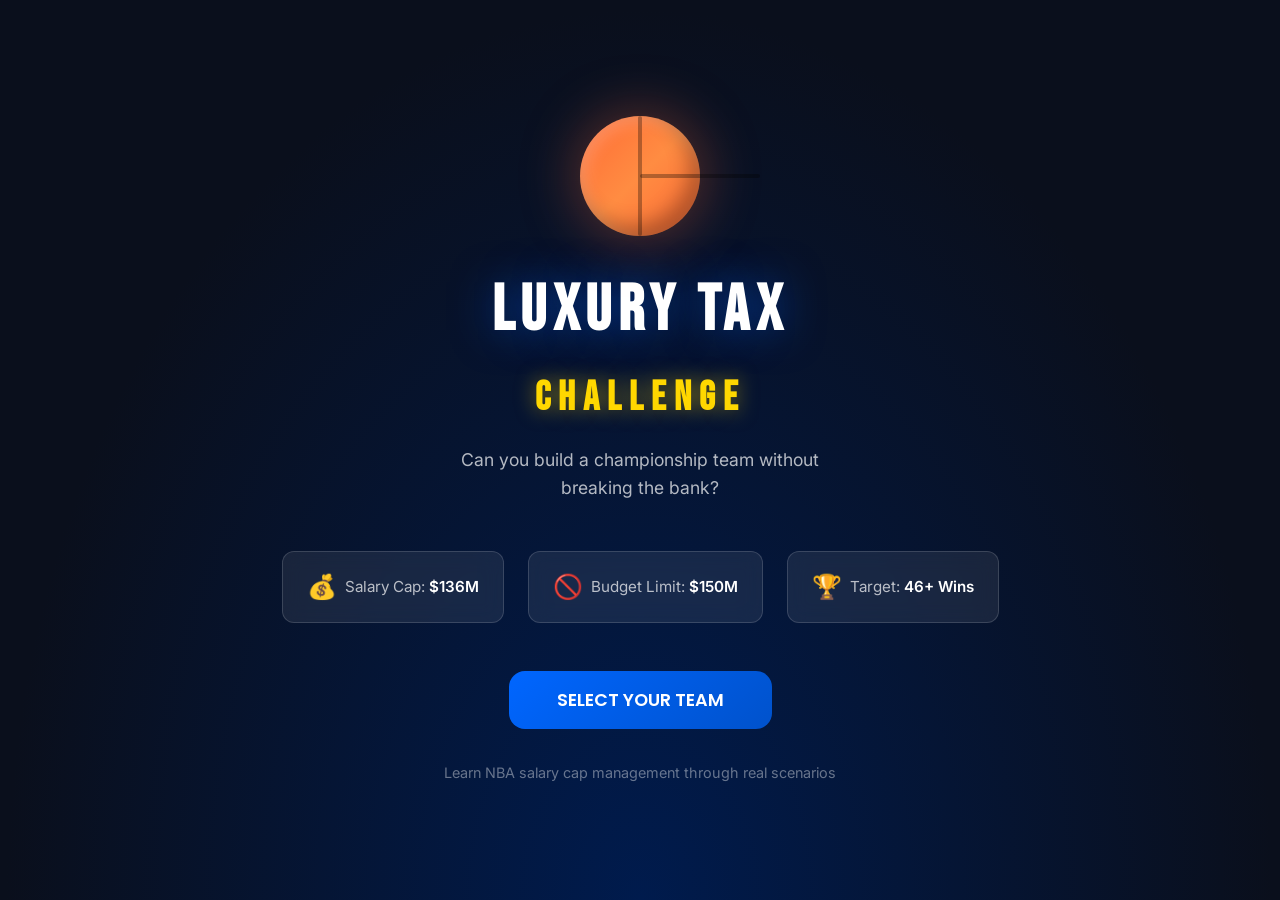
==== index.html @ 60b36753 "Add complete NBA Luxury Tax Challenge game for 5th-6th graders - Interactive HTML5 game teaching sal" ====
<!DOCTYPE html>
<html lang="en">
<head>
    <meta charset="UTF-8">
    <meta name="viewport" content="width=device-width, initial-scale=1.0">
    <title>NBA Luxury Tax Challenge - GM Simulator</title>

    <!-- Fonts -->
    <link rel="preconnect" href="https://fonts.googleapis.com">
    <link rel="preconnect" href="https://fonts.gstatic.com" crossorigin>
    <link href="https://fonts.googleapis.com/css2?family=Bebas+Neue&family=Inter:wght@300;400;500;600;700&family=Poppins:wght@400;600;700;800&display=swap" rel="stylesheet">

    <!-- Styles -->
    <link rel="stylesheet" href="styles/main.css">
    <link rel="stylesheet" href="styles/animations.css">
</head>
<body>
    <!-- Particle Background -->
    <canvas id="particle-canvas"></canvas>

    <!-- Main Game Container -->
    <div id="game-container">

        <!-- Start Screen -->
        <section id="start-screen" class="screen active">
            <div class="logo-container">
                <div class="basketball-logo">
                    <div class="ball"></div>
                </div>
                <h1 class="game-title">LUXURY TAX</h1>
                <h2 class="game-subtitle">CHALLENGE</h2>
                <p class="tagline">Can you build a championship team without breaking the bank?</p>
            </div>

            <div class="start-info">
                <div class="info-card">
                    <span class="info-icon">💰</span>
                    <span class="info-text">Salary Cap: <strong>$136M</strong></span>
                </div>
                <div class="info-card">
                    <span class="info-icon">🚫</span>
                    <span class="info-text">Budget Limit: <strong>$150M</strong></span>
                </div>
                <div class="info-card">
                    <span class="info-icon">🏆</span>
                    <span class="info-text">Target: <strong>46+ Wins</strong></span>
                </div>
            </div>

            <button id="start-btn" class="primary-btn">
                <span>SELECT YOUR TEAM</span>
                <div class="btn-glow"></div>
            </button>

            <div class="instructions">
                <p>Learn NBA salary cap management through real scenarios</p>
            </div>
        </section>

        <!-- Team Selection Screen -->
        <section id="team-select-screen" class="screen">
            <h2 class="section-title">CHOOSE YOUR FRANCHISE</h2>
            <p class="section-subtitle">Each team presents unique cap challenges</p>

            <div class="team-cards-container">
                <!-- Lakers Card -->
                <div class="team-card" data-team="lakers">
                    <div class="team-card-inner">
                        <div class="team-card-front">
                            <div class="team-logo lakers-logo">
                                <span>LAL</span>
                            </div>
                            <h3 class="team-name">Los Angeles Lakers</h3>
                            <div class="team-situation">
                                <span class="difficulty hard">HARD</span>
                                <p>Legacy franchise seeking another ring</p>
                            </div>
                            <div class="team-stats-preview">
                                <div class="stat">
                                    <span class="label">Current Wins</span>
                                    <span class="value">42</span>
                                </div>
                                <div class="stat">
                                    <span class="label">Payroll</span>
                                    <span class="value">$138M</span>
                                </div>
                            </div>
                        </div>
                        <div class="team-card-back">
                            <h4>The Challenge</h4>
                            <p>Already over the cap with aging stars. Do you go all-in for one more championship run, or start planning for the future?</p>
                            <ul class="challenge-points">
                                <li>High payroll, limited flexibility</li>
                                <li>Star players demanding max contracts</li>
                                <li>Ownership expects playoffs</li>
                            </ul>
                            <button class="select-team-btn" data-team="lakers">SELECT LAKERS</button>
                        </div>
                    </div>
                </div>

                <!-- Bucks Card -->
                <div class="team-card" data-team="bucks">
                    <div class="team-card-inner">
                        <div class="team-card-front">
                            <div class="team-logo bucks-logo">
                                <span>MIL</span>
                            </div>
                            <h3 class="team-name">Milwaukee Bucks</h3>
                            <div class="team-situation">
                                <span class="difficulty medium">MEDIUM</span>
                                <p>Championship core needs supporting cast</p>
                            </div>
                            <div class="team-stats-preview">
                                <div class="stat">
                                    <span class="label">Current Wins</span>
                                    <span class="value">44</span>
                                </div>
                                <div class="stat">
                                    <span class="label">Payroll</span>
                                    <span class="value">$134M</span>
                                </div>
                            </div>
                        </div>
                        <div class="team-card-back">
                            <h4>The Challenge</h4>
                            <p>Built around Giannis, but the supporting cast needs work. Can you find the right pieces without luxury tax disaster?</p>
                            <ul class="challenge-points">
                                <li>Superstar locked in long-term</li>
                                <li>Need depth for playoff run</li>
                                <li>Repeater tax looming</li>
                            </ul>
                            <button class="select-team-btn" data-team="bucks">SELECT BUCKS</button>
                        </div>
                    </div>
                </div>

                <!-- Spurs Card -->
                <div class="team-card" data-team="spurs">
                    <div class="team-card-inner">
                        <div class="team-card-front">
                            <div class="team-logo spurs-logo">
                                <span>SAS</span>
                            </div>
                            <h3 class="team-name">San Antonio Spurs</h3>
                            <div class="team-situation">
                                <span class="difficulty easy">MODERATE</span>
                                <p>Rebuilding with generational talent</p>
                            </div>
                            <div class="team-stats-preview">
                                <div class="stat">
                                    <span class="label">Current Wins</span>
                                    <span class="value">38</span>
                                </div>
                                <div class="stat">
                                    <span class="label">Payroll</span>
                                    <span class="value">$98M</span>
                                </div>
                            </div>
                        </div>
                        <div class="team-card-back">
                            <h4>The Challenge</h4>
                            <p>Victor Wembanyama leads the rebuild. Do you accelerate with star signings or stay patient and develop young talent?</p>
                            <ul class="challenge-points">
                                <li>Cap space flexibility</li>
                                <li>Young core developing</li>
                                <li>Patience vs. acceleration</li>
                            </ul>
                            <button class="select-team-btn" data-team="spurs">SELECT SPURS</button>
                        </div>
                    </div>
                </div>
            </div>

            <button id="back-to-start" class="secondary-btn">
                <span>← BACK</span>
            </button>
        </section>

        <!-- Main Game Screen -->
        <section id="game-screen" class="screen">
            <!-- Top HUD -->
            <header class="game-hud">
                <div class="hud-left">
                    <div class="team-badge" id="current-team-badge">
                        <span class="team-abbr">LAL</span>
                    </div>
                    <div class="round-indicator">
                        <span class="round-label">ROUND</span>
                        <span class="round-number" id="round-number">1</span>
                        <span class="round-total">/ 5</span>
                    </div>
                </div>

                <div class="hud-center">
                    <div class="stat-bars">
                        <div class="stat-bar-container">
                            <div class="stat-bar-label">
                                <span>SALARY CAP</span>
                                <span class="stat-value" id="cap-value">$134M / $136M</span>
                            </div>
                            <div class="stat-bar">
                                <div class="stat-bar-fill cap-fill" id="cap-bar" style="width: 98%"></div>
                                <div class="stat-bar-threshold" style="left: 100%"></div>
                            </div>
                        </div>

                        <div class="stat-bar-container">
                            <div class="stat-bar-label">
                                <span>TOTAL SPEND</span>
                                <span class="stat-value" id="budget-value">$134M / $150M</span>
                            </div>
                            <div class="stat-bar">
                                <div class="stat-bar-fill budget-fill" id="budget-bar" style="width: 89%"></div>
                                <div class="stat-bar-threshold danger" style="left: 100%"></div>
                            </div>
                        </div>

                        <div class="stat-bar-container">
                            <div class="stat-bar-label">
                                <span>PROJECTED WINS</span>
                                <span class="stat-value" id="wins-value">42 / 46</span>
                            </div>
                            <div class="stat-bar wins-bar">
                                <div class="stat-bar-fill wins-fill" id="wins-bar" style="width: 91%"></div>
                                <div class="stat-bar-threshold success" style="left: 100%"></div>
                            </div>
                        </div>
                    </div>
                </div>

                <div class="hud-right">
                    <div class="luxury-tax-display">
                        <span class="tax-label">LUXURY TAX</span>
                        <span class="tax-value" id="tax-value">$0</span>
                    </div>
                    <button id="menu-btn" class="icon-btn">
                        <span>☰</span>
                    </button>
                </div>
            </header>

            <!-- Scenario Container -->
            <main class="scenario-container">
                <div class="scenario-header">
                    <h2 class="scenario-title" id="scenario-title">Opening Day Decision</h2>
                    <p class="scenario-description" id="scenario-description">
                        The season is about to begin. Your front office presents three strategic options for improving the roster.
                    </p>
                </div>

                <!-- Decision Cards Container -->
                <div class="decision-cards" id="decision-cards">
                    <!-- Cards will be dynamically inserted -->
                </div>

                <!-- Player Details Modal -->
                <div class="player-modal" id="player-modal">
                    <div class="modal-content">
                        <button class="modal-close" id="modal-close">×</button>
                        <div class="modal-player-info">
                            <div class="modal-player-image" id="modal-player-image"></div>
                            <div class="modal-player-details">
                                <h3 id="modal-player-name">Player Name</h3>
                                <p class="modal-player-team" id="modal-player-team">Team</p>
                            </div>
                        </div>
                        <div class="modal-stats" id="modal-stats">
                            <!-- Stats will be inserted dynamically -->
                        </div>
                        <div class="modal-impact">
                            <h4>Impact Analysis</h4>
                            <div class="impact-grid" id="modal-impact">
                                <!-- Impact details will be inserted -->
                            </div>
                        </div>
                    </div>
                </div>
            </main>

            <!-- Bottom Navigation -->
            <footer class="game-footer">
                <div class="roster-preview" id="roster-preview">
                    <!-- Mini roster cards will be shown here -->
                </div>
                <div class="decision-history" id="decision-history">
                    <!-- Decision path indicators -->
                </div>
            </footer>
        </section>

        <!-- Results Screen -->
        <section id="results-screen" class="screen">
            <div class="results-container">
                <div class="results-header" id="results-header">
                    <div class="trophy-container" id="trophy-container">
                        <!-- Trophy or failure icon -->
                    </div>
                    <h1 class="results-title" id="results-title">Season Complete!</h1>
                    <h2 class="results-subtitle" id="results-subtitle">Championship Contender</h2>
                </div>

                <div class="results-stats">
                    <div class="result-stat">
                        <span class="result-label">Final Wins</span>
                        <span class="result-value" id="final-wins">48</span>
                    </div>
                    <div class="result-stat">
                        <span class="result-label">Total Spend</span>
                        <span class="result-value" id="final-spend">$147M</span>
                    </div>
                    <div class="result-stat">
                        <span class="result-label">Luxury Tax Paid</span>
                        <span class="result-value" id="final-tax">$8.5M</span>
                    </div>
                </div>

                <div class="results-path">
                    <h3>Your GM Journey</h3>
                    <div class="path-visualization" id="path-visualization">
                        <!-- Decision path will be visualized here -->
                    </div>
                </div>

                <div class="results-analysis" id="results-analysis">
                    <h3>Performance Analysis</h3>
                    <p id="analysis-text">
                        You demonstrated strong cap management skills while building a competitive roster.
                    </p>
                </div>

                <div class="results-actions">
                    <button id="play-again-btn" class="primary-btn">
                        <span>PLAY AGAIN</span>
                        <div class="btn-glow"></div>
                    </button>
                    <button id="share-btn" class="secondary-btn">
                        <span>SHARE RESULTS</span>
                    </button>
                </div>

                <div class="leaderboard-teaser">
                    <p>Your GM Rating: <strong id="gm-rating">A-</strong></p>
                </div>
            </div>
        </section>

        <!-- Pause Menu Modal -->
        <div class="pause-menu" id="pause-menu">
            <div class="pause-content">
                <h2>PAUSED</h2>
                <div class="pause-stats">
                    <p>Round: <span id="pause-round">1</span>/5</p>
                    <p>Wins: <span id="pause-wins">42</span></p>
                    <p>Budget Used: <span id="pause-budget">$134M</span></p>
                </div>
                <div class="pause-actions">
                    <button id="resume-btn" class="primary-btn">RESUME</button>
                    <button id="restart-btn" class="secondary-btn">RESTART</button>
                    <button id="quit-btn" class="secondary-btn">QUIT TO MENU</button>
                </div>
                <div class="cap-explainer">
                    <h4>Luxury Tax Explained</h4>
                    <p>Teams exceeding the $136M salary cap pay a luxury tax on every dollar over. The tax rate increases progressively, making excessive spending very costly.</p>
                    <div class="tax-brackets">
                        <div class="bracket">$0-5M over: 1.5x tax</div>
                        <div class="bracket">$5-10M over: 1.75x tax</div>
                        <div class="bracket">$10-15M over: 2.5x tax</div>
                        <div class="bracket">$15M+ over: 3.25x tax</div>
                    </div>
                </div>
            </div>
        </div>

        <!-- Tutorial Overlay -->
        <div class="tutorial-overlay" id="tutorial-overlay">
            <div class="tutorial-card" id="tutorial-card">
                <div class="tutorial-step" data-step="1">
                    <h3>Welcome, GM!</h3>
                    <p>You're about to learn how NBA teams manage the salary cap and luxury tax. Make smart decisions to build a winning team!</p>
                    <div class="tutorial-visual">
                        <div class="mock-stat-bar">
                            <span>Salary Cap</span>
                            <div class="mock-bar"></div>
                        </div>
                    </div>
                </div>
                <div class="tutorial-step" data-step="2" style="display:none">
                    <h3>The Salary Cap</h3>
                    <p>The NBA salary cap for 2025-26 is <strong>$136 million</strong>. Teams can exceed this, but they'll pay a luxury tax penalty.</p>
                </div>
                <div class="tutorial-step" data-step="3" style="display:none">
                    <h3>Your Goals</h3>
                    <ul>
                        <li>🏆 Win at least <strong>46 games</strong> to make playoffs</li>
                        <li>💰 Stay under <strong>$150M total spend</strong></li>
                        <li>⚖️ Balance star power vs. cap flexibility</li>
                    </ul>
                </div>
                <div class="tutorial-step" data-step="4" style="display:none">
                    <h3>Ready to Begin?</h3>
                    <p>Each decision affects your wins, payroll, and luxury tax. Choose wisely!</p>
                </div>
                <div class="tutorial-nav">
                    <button id="tutorial-prev" class="secondary-btn" style="visibility:hidden">← Back</button>
                    <div class="tutorial-dots">
                        <span class="dot active"></span>
                        <span class="dot"></span>
                        <span class="dot"></span>
                        <span class="dot"></span>
                    </div>
                    <button id="tutorial-next" class="primary-btn">Next →</button>
                </div>
            </div>
        </div>

        <!-- Loading Screen -->
        <div class="loading-screen" id="loading-screen">
            <div class="loading-content">
                <div class="loading-ball"></div>
                <p>Loading game data...</p>
            </div>
        </div>
    </div>

    <!-- Scripts -->
    <script src="src/player-database.js"></script>
    <script src="src/game-engine.js"></script>
    <script src="src/animations.js"></script>
    <script src="src/ui-manager.js"></script>
</body>
</html>
---- styles/main.css ----
/* ====================================
   NBA LUXURY TAX CHALLENGE - MAIN STYLES
   Modern Basketball Aesthetic
   ==================================== */

/* CSS Variables */
:root {
    /* Primary Colors */
    --primary-navy: #001B4D;
    --primary-dark: #000B24;
    --electric-blue: #0066FF;
    --electric-blue-glow: rgba(0, 102, 255, 0.5);

    /* Accent Colors */
    --court-orange: #FF6B35;
    --championship-gold: #FFD700;
    --success-green: #00D26A;
    --warning-yellow: #FFB800;
    --danger-red: #FF4757;

    /* Team Colors */
    --lakers-purple: #552583;
    --lakers-gold: #FDB927;
    --bucks-green: #00471B;
    --bucks-cream: #EEE1C6;
    --spurs-silver: #C4CED4;
    --spurs-black: #000000;

    /* Neutrals */
    --bg-dark: #0A0F1C;
    --bg-card: rgba(255, 255, 255, 0.05);
    --bg-card-hover: rgba(255, 255, 255, 0.1);
    --text-primary: #FFFFFF;
    --text-secondary: rgba(255, 255, 255, 0.7);
    --text-muted: rgba(255, 255, 255, 0.4);
    --border-subtle: rgba(255, 255, 255, 0.1);

    /* Glassmorphism */
    --glass-bg: rgba(255, 255, 255, 0.08);
    --glass-border: rgba(255, 255, 255, 0.15);
    --glass-shadow: 0 8px 32px rgba(0, 0, 0, 0.3);

    /* Typography */
    --font-display: 'Bebas Neue', sans-serif;
    --font-heading: 'Poppins', sans-serif;
    --font-body: 'Inter', sans-serif;

    /* Spacing */
    --spacing-xs: 0.25rem;
    --spacing-sm: 0.5rem;
    --spacing-md: 1rem;
    --spacing-lg: 1.5rem;
    --spacing-xl: 2rem;
    --spacing-2xl: 3rem;

    /* Border Radius */
    --radius-sm: 8px;
    --radius-md: 12px;
    --radius-lg: 16px;
    --radius-xl: 24px;
    --radius-full: 50%;

    /* Transitions */
    --transition-fast: 0.15s ease;
    --transition-normal: 0.3s ease;
    --transition-slow: 0.5s ease;
}

/* Reset & Base */
*, *::before, *::after {
    box-sizing: border-box;
    margin: 0;
    padding: 0;
}

html {
    font-size: 16px;
    scroll-behavior: smooth;
}

body {
    font-family: var(--font-body);
    background: var(--bg-dark);
    color: var(--text-primary);
    min-height: 100vh;
    overflow-x: hidden;
    line-height: 1.6;
}

/* Particle Canvas Background */
#particle-canvas {
    position: fixed;
    top: 0;
    left: 0;
    width: 100%;
    height: 100%;
    z-index: 0;
    pointer-events: none;
    opacity: 0.6;
}

/* Game Container */
#game-container {
    position: relative;
    z-index: 1;
    min-height: 100vh;
    display: flex;
    flex-direction: column;
}

/* Screens */
.screen {
    display: none;
    flex-direction: column;
    min-height: 100vh;
    padding: var(--spacing-lg);
    animation: fadeIn 0.5s ease;
}

.screen.active {
    display: flex;
}

/* ====================================
   START SCREEN
   ==================================== */

#start-screen {
    justify-content: center;
    align-items: center;
    text-align: center;
    background: radial-gradient(ellipse at center bottom, var(--primary-navy) 0%, var(--bg-dark) 70%);
}

.logo-container {
    margin-bottom: var(--spacing-2xl);
}

.basketball-logo {
    width: 120px;
    height: 120px;
    margin: 0 auto var(--spacing-lg);
    position: relative;
}

.basketball-logo .ball {
    width: 100%;
    height: 100%;
    background: linear-gradient(135deg, var(--court-orange) 0%, #FF8C42 50%, var(--court-orange) 100%);
    border-radius: var(--radius-full);
    position: relative;
    box-shadow:
        0 0 60px rgba(255, 107, 53, 0.4),
        inset -10px -10px 20px rgba(0,0,0,0.3),
        inset 5px 5px 15px rgba(255,255,255,0.2);
    animation: float 3s ease-in-out infinite;
}

.basketball-logo .ball::before {
    content: '';
    position: absolute;
    width: 100%;
    height: 4px;
    background: rgba(0,0,0,0.3);
    top: 50%;
    transform: translateY(-50%);
    border-radius: 2px;
}

.basketball-logo .ball::after {
    content: '';
    position: absolute;
    width: 4px;
    height: 100%;
    background: rgba(0,0,0,0.3);
    left: 50%;
    transform: translateX(-50%);
    border-radius: 2px;
}

.game-title {
    font-family: var(--font-display);
    font-size: 4rem;
    letter-spacing: 0.1em;
    color: var(--text-primary);
    text-shadow: 0 0 40px var(--electric-blue-glow);
    margin-bottom: var(--spacing-xs);
}

.game-subtitle {
    font-family: var(--font-display);
    font-size: 2.5rem;
    letter-spacing: 0.2em;
    color: var(--championship-gold);
    text-shadow: 0 0 20px rgba(255, 215, 0, 0.5);
}

.tagline {
    color: var(--text-secondary);
    font-size: 1.1rem;
    margin-top: var(--spacing-md);
    max-width: 400px;
}

.start-info {
    display: flex;
    gap: var(--spacing-lg);
    margin-bottom: var(--spacing-2xl);
    flex-wrap: wrap;
    justify-content: center;
}

.info-card {
    background: var(--glass-bg);
    border: 1px solid var(--glass-border);
    border-radius: var(--radius-md);
    padding: var(--spacing-md) var(--spacing-lg);
    display: flex;
    align-items: center;
    gap: var(--spacing-sm);
    backdrop-filter: blur(10px);
}

.info-icon {
    font-size: 1.5rem;
}

.info-text {
    color: var(--text-secondary);
    font-size: 0.95rem;
}

.info-text strong {
    color: var(--text-primary);
    font-weight: 600;
}

/* Buttons */
.primary-btn {
    position: relative;
    background: linear-gradient(135deg, var(--electric-blue) 0%, #0052CC 100%);
    border: none;
    border-radius: var(--radius-lg);
    padding: var(--spacing-md) var(--spacing-2xl);
    font-family: var(--font-heading);
    font-size: 1.1rem;
    font-weight: 600;
    color: var(--text-primary);
    cursor: pointer;
    overflow: hidden;
    transition: transform var(--transition-fast), box-shadow var(--transition-normal);
}

.primary-btn:hover {
    transform: translateY(-2px);
    box-shadow: 0 10px 40px var(--electric-blue-glow);
}

.primary-btn:active {
    transform: translateY(0);
}

.btn-glow {
    position: absolute;
    top: 0;
    left: -100%;
    width: 100%;
    height: 100%;
    background: linear-gradient(90deg, transparent, rgba(255,255,255,0.3), transparent);
    animation: btnShine 3s infinite;
}

.secondary-btn {
    background: transparent;
    border: 2px solid var(--glass-border);
    border-radius: var(--radius-md);
    padding: var(--spacing-sm) var(--spacing-lg);
    font-family: var(--font-heading);
    font-size: 0.95rem;
    font-weight: 500;
    color: var(--text-secondary);
    cursor: pointer;
    transition: all var(--transition-fast);
}

.secondary-btn:hover {
    border-color: var(--text-primary);
    color: var(--text-primary);
    background: var(--bg-card);
}

.instructions {
    margin-top: var(--spacing-xl);
    color: var(--text-muted);
    font-size: 0.9rem;
}

/* ====================================
   TEAM SELECTION SCREEN
   ==================================== */

#team-select-screen {
    padding-top: var(--spacing-2xl);
    align-items: center;
}

.section-title {
    font-family: var(--font-display);
    font-size: 2.5rem;
    letter-spacing: 0.1em;
    text-align: center;
    margin-bottom: var(--spacing-sm);
}

.section-subtitle {
    color: var(--text-secondary);
    text-align: center;
    margin-bottom: var(--spacing-2xl);
}

.team-cards-container {
    display: grid;
    grid-template-columns: repeat(auto-fit, minmax(300px, 1fr));
    gap: var(--spacing-xl);
    max-width: 1200px;
    width: 100%;
    padding: 0 var(--spacing-lg);
    margin-bottom: var(--spacing-2xl);
}

.team-card {
    perspective: 1000px;
    height: 450px;
    cursor: pointer;
}

.team-card-inner {
    position: relative;
    width: 100%;
    height: 100%;
    transition: transform 0.6s;
    transform-style: preserve-3d;
}

.team-card:hover .team-card-inner {
    transform: rotateY(180deg);
}

.team-card-front, .team-card-back {
    position: absolute;
    width: 100%;
    height: 100%;
    backface-visibility: hidden;
    border-radius: var(--radius-xl);
    padding: var(--spacing-xl);
    display: flex;
    flex-direction: column;
    align-items: center;
}

.team-card-front {
    background: var(--glass-bg);
    border: 1px solid var(--glass-border);
    backdrop-filter: blur(10px);
}

.team-card-back {
    background: linear-gradient(135deg, var(--primary-navy) 0%, var(--bg-dark) 100%);
    border: 2px solid var(--electric-blue);
    transform: rotateY(180deg);
    text-align: center;
    justify-content: space-between;
}

/* Team Logos */
.team-logo {
    width: 100px;
    height: 100px;
    border-radius: var(--radius-full);
    display: flex;
    align-items: center;
    justify-content: center;
    font-family: var(--font-display);
    font-size: 2rem;
    margin-bottom: var(--spacing-lg);
    box-shadow: 0 10px 40px rgba(0,0,0,0.3);
}

.lakers-logo {
    background: linear-gradient(135deg, var(--lakers-purple) 0%, #3A1A5C 100%);
    border: 3px solid var(--lakers-gold);
    color: var(--lakers-gold);
}

.bucks-logo {
    background: linear-gradient(135deg, var(--bucks-green) 0%, #003015 100%);
    border: 3px solid var(--bucks-cream);
    color: var(--bucks-cream);
}

.spurs-logo {
    background: linear-gradient(135deg, #1A1A1A 0%, var(--spurs-black) 100%);
    border: 3px solid var(--spurs-silver);
    color: var(--spurs-silver);
}

.team-name {
    font-family: var(--font-heading);
    font-size: 1.4rem;
    font-weight: 700;
    margin-bottom: var(--spacing-md);
}

.team-situation {
    text-align: center;
    margin-bottom: var(--spacing-lg);
}

.difficulty {
    display: inline-block;
    padding: var(--spacing-xs) var(--spacing-md);
    border-radius: var(--radius-sm);
    font-size: 0.75rem;
    font-weight: 600;
    letter-spacing: 0.1em;
    margin-bottom: var(--spacing-sm);
}

.difficulty.hard {
    background: rgba(255, 71, 87, 0.2);
    color: var(--danger-red);
    border: 1px solid var(--danger-red);
}

.difficulty.medium {
    background: rgba(255, 184, 0, 0.2);
    color: var(--warning-yellow);
    border: 1px solid var(--warning-yellow);
}

.difficulty.easy {
    background: rgba(0, 210, 106, 0.2);
    color: var(--success-green);
    border: 1px solid var(--success-green);
}

.team-situation p {
    color: var(--text-secondary);
    font-size: 0.95rem;
}

.team-stats-preview {
    display: flex;
    gap: var(--spacing-xl);
    margin-top: auto;
}

.team-stats-preview .stat {
    text-align: center;
}

.team-stats-preview .label {
    display: block;
    font-size: 0.75rem;
    color: var(--text-muted);
    text-transform: uppercase;
    letter-spacing: 0.05em;
}

.team-stats-preview .value {
    display: block;
    font-family: var(--font-display);
    font-size: 2rem;
    color: var(--championship-gold);
}

/* Team Card Back */
.team-card-back h4 {
    font-family: var(--font-heading);
    font-size: 1.2rem;
    color: var(--championship-gold);
    margin-bottom: var(--spacing-sm);
}

.team-card-back p {
    color: var(--text-secondary);
    font-size: 0.95rem;
    line-height: 1.6;
}

.challenge-points {
    list-style: none;
    text-align: left;
    margin: var(--spacing-md) 0;
}

.challenge-points li {
    padding: var(--spacing-xs) 0;
    color: var(--text-secondary);
    font-size: 0.9rem;
    position: relative;
    padding-left: var(--spacing-lg);
}

.challenge-points li::before {
    content: '→';
    position: absolute;
    left: 0;
    color: var(--electric-blue);
}

.select-team-btn {
    background: linear-gradient(135deg, var(--electric-blue) 0%, #0052CC 100%);
    border: none;
    border-radius: var(--radius-md);
    padding: var(--spacing-md) var(--spacing-xl);
    font-family: var(--font-heading);
    font-weight: 600;
    color: var(--text-primary);
    cursor: pointer;
    transition: all var(--transition-fast);
    margin-top: auto;
}

.select-team-btn:hover {
    transform: scale(1.05);
    box-shadow: 0 5px 20px var(--electric-blue-glow);
}

#back-to-start {
    margin-top: var(--spacing-xl);
}

/* ====================================
   GAME SCREEN
   ==================================== */

#game-screen {
    padding: 0;
    background: linear-gradient(180deg, var(--primary-dark) 0%, var(--bg-dark) 100%);
}

/* HUD */
.game-hud {
    display: flex;
    justify-content: space-between;
    align-items: center;
    padding: var(--spacing-md) var(--spacing-lg);
    background: var(--glass-bg);
    border-bottom: 1px solid var(--glass-border);
    backdrop-filter: blur(10px);
    position: sticky;
    top: 0;
    z-index: 100;
}

.hud-left {
    display: flex;
    align-items: center;
    gap: var(--spacing-lg);
}

.team-badge {
    width: 50px;
    height: 50px;
    border-radius: var(--radius-md);
    display: flex;
    align-items: center;
    justify-content: center;
    font-family: var(--font-display);
    font-size: 1.2rem;
    background: var(--glass-bg);
    border: 2px solid var(--glass-border);
}

.team-badge.lakers {
    border-color: var(--lakers-gold);
    color: var(--lakers-gold);
}

.team-badge.bucks {
    border-color: var(--bucks-cream);
    color: var(--bucks-cream);
}

.team-badge.spurs {
    border-color: var(--spurs-silver);
    color: var(--spurs-silver);
}

.round-indicator {
    display: flex;
    align-items: baseline;
    gap: var(--spacing-xs);
}

.round-label {
    font-size: 0.75rem;
    color: var(--text-muted);
    text-transform: uppercase;
    letter-spacing: 0.1em;
}

.round-number {
    font-family: var(--font-display);
    font-size: 2rem;
    color: var(--championship-gold);
}

.round-total {
    font-size: 0.9rem;
    color: var(--text-muted);
}

.hud-center {
    flex: 1;
    max-width: 500px;
    padding: 0 var(--spacing-xl);
}

.stat-bars {
    display: flex;
    flex-direction: column;
    gap: var(--spacing-sm);
}

.stat-bar-container {
    width: 100%;
}

.stat-bar-label {
    display: flex;
    justify-content: space-between;
    font-size: 0.7rem;
    color: var(--text-muted);
    text-transform: uppercase;
    letter-spacing: 0.05em;
    margin-bottom: 2px;
}

.stat-value {
    color: var(--text-secondary);
    font-weight: 500;
}

.stat-bar {
    height: 8px;
    background: rgba(255,255,255,0.1);
    border-radius: 4px;
    overflow: hidden;
    position: relative;
}

.stat-bar-fill {
    height: 100%;
    border-radius: 4px;
    transition: width 0.5s ease, background 0.3s ease;
}

.cap-fill {
    background: linear-gradient(90deg, var(--success-green) 0%, var(--warning-yellow) 80%, var(--danger-red) 100%);
}

.budget-fill {
    background: linear-gradient(90deg, var(--electric-blue) 0%, var(--warning-yellow) 70%, var(--danger-red) 100%);
}

.wins-fill {
    background: linear-gradient(90deg, var(--danger-red) 0%, var(--warning-yellow) 50%, var(--success-green) 100%);
}

.stat-bar-threshold {
    position: absolute;
    top: -2px;
    width: 2px;
    height: 12px;
    background: var(--text-primary);
    border-radius: 1px;
}

.stat-bar-threshold.danger {
    background: var(--danger-red);
    box-shadow: 0 0 8px var(--danger-red);
}

.stat-bar-threshold.success {
    background: var(--success-green);
    box-shadow: 0 0 8px var(--success-green);
}

.hud-right {
    display: flex;
    align-items: center;
    gap: var(--spacing-lg);
}

.luxury-tax-display {
    text-align: right;
}

.tax-label {
    display: block;
    font-size: 0.7rem;
    color: var(--text-muted);
    text-transform: uppercase;
    letter-spacing: 0.05em;
}

.tax-value {
    font-family: var(--font-display);
    font-size: 1.5rem;
    color: var(--danger-red);
}

.tax-value.zero {
    color: var(--success-green);
}

.icon-btn {
    width: 40px;
    height: 40px;
    border-radius: var(--radius-sm);
    background: var(--glass-bg);
    border: 1px solid var(--glass-border);
    color: var(--text-secondary);
    font-size: 1.2rem;
    cursor: pointer;
    transition: all var(--transition-fast);
}

.icon-btn:hover {
    background: var(--bg-card-hover);
    color: var(--text-primary);
}

/* Scenario Container */
.scenario-container {
    flex: 1;
    display: flex;
    flex-direction: column;
    padding: var(--spacing-xl);
    max-width: 1400px;
    margin: 0 auto;
    width: 100%;
}

.scenario-header {
    text-align: center;
    margin-bottom: var(--spacing-2xl);
}

.scenario-title {
    font-family: var(--font-display);
    font-size: 2.5rem;
    letter-spacing: 0.05em;
    margin-bottom: var(--spacing-sm);
    background: linear-gradient(135deg, var(--text-primary) 0%, var(--championship-gold) 100%);
    -webkit-background-clip: text;
    -webkit-text-fill-color: transparent;
    background-clip: text;
}

.scenario-description {
    color: var(--text-secondary);
    font-size: 1.1rem;
    max-width: 700px;
    margin: 0 auto;
    line-height: 1.7;
}

/* Decision Cards */
.decision-cards {
    display: grid;
    grid-template-columns: repeat(auto-fit, minmax(320px, 1fr));
    gap: var(--spacing-xl);
    margin-top: auto;
    margin-bottom: auto;
}

.decision-card {
    background: var(--glass-bg);
    border: 2px solid var(--glass-border);
    border-radius: var(--radius-xl);
    padding: var(--spacing-xl);
    cursor: pointer;
    transition: all var(--transition-normal);
    position: relative;
    overflow: hidden;
}

.decision-card::before {
    content: '';
    position: absolute;
    top: 0;
    left: 0;
    right: 0;
    height: 4px;
    background: linear-gradient(90deg, var(--electric-blue), var(--championship-gold));
    opacity: 0;
    transition: opacity var(--transition-normal);
}

.decision-card:hover {
    border-color: var(--electric-blue);
    transform: translateY(-5px);
    box-shadow: 0 20px 60px rgba(0, 102, 255, 0.2);
}

.decision-card:hover::before {
    opacity: 1;
}

.decision-card.star-player {
    --card-accent: var(--championship-gold);
}

.decision-card.depth-player {
    --card-accent: var(--electric-blue);
}

.decision-card.rookie-player {
    --card-accent: var(--success-green);
}

.decision-card:hover {
    border-color: var(--card-accent);
}

.card-header {
    display: flex;
    align-items: center;
    gap: var(--spacing-md);
    margin-bottom: var(--spacing-lg);
}

.player-avatar {
    width: 80px;
    height: 80px;
    border-radius: var(--radius-md);
    background: linear-gradient(135deg, var(--primary-navy) 0%, #1a2a4a 100%);
    display: flex;
    align-items: center;
    justify-content: center;
    font-size: 2.5rem;
    border: 2px solid var(--glass-border);
    position: relative;
    overflow: hidden;
}

.player-avatar img {
    width: 100%;
    height: 100%;
    object-fit: cover;
}

.player-avatar .player-initials {
    font-family: var(--font-display);
    font-size: 1.8rem;
    color: var(--text-secondary);
}

.rarity-indicator {
    position: absolute;
    top: -2px;
    right: -2px;
    width: 24px;
    height: 24px;
    border-radius: var(--radius-full);
    display: flex;
    align-items: center;
    justify-content: center;
    font-size: 0.8rem;
}

.rarity-indicator.star {
    background: var(--championship-gold);
    box-shadow: 0 0 10px rgba(255, 215, 0, 0.5);
}

.rarity-indicator.role {
    background: var(--electric-blue);
}

.rarity-indicator.rookie {
    background: var(--success-green);
}

.card-player-info {
    flex: 1;
}

.card-player-name {
    font-family: var(--font-heading);
    font-size: 1.3rem;
    font-weight: 700;
    margin-bottom: 2px;
}

.card-player-position {
    color: var(--text-muted);
    font-size: 0.85rem;
}

.card-player-team {
    color: var(--text-secondary);
    font-size: 0.85rem;
}

.card-stats {
    display: grid;
    grid-template-columns: repeat(3, 1fr);
    gap: var(--spacing-sm);
    margin-bottom: var(--spacing-lg);
    padding: var(--spacing-md);
    background: rgba(0,0,0,0.2);
    border-radius: var(--radius-md);
}

.card-stat {
    text-align: center;
}

.card-stat-value {
    font-family: var(--font-display);
    font-size: 1.4rem;
    color: var(--text-primary);
}

.card-stat-label {
    font-size: 0.7rem;
    color: var(--text-muted);
    text-transform: uppercase;
}

.card-impact {
    margin-bottom: var(--spacing-lg);
}

.impact-row {
    display: flex;
    justify-content: space-between;
    align-items: center;
    padding: var(--spacing-xs) 0;
    border-bottom: 1px solid var(--border-subtle);
}

.impact-row:last-child {
    border-bottom: none;
}

.impact-label {
    color: var(--text-secondary);
    font-size: 0.9rem;
}

.impact-value {
    font-weight: 600;
    font-size: 0.95rem;
}

.impact-value.positive {
    color: var(--success-green);
}

.impact-value.negative {
    color: var(--danger-red);
}

.impact-value.neutral {
    color: var(--warning-yellow);
}

.card-action {
    background: linear-gradient(135deg, var(--card-accent, var(--electric-blue)) 0%, rgba(0,0,0,0.3) 100%);
    border: none;
    border-radius: var(--radius-md);
    padding: var(--spacing-md);
    width: 100%;
    font-family: var(--font-heading);
    font-size: 1rem;
    font-weight: 600;
    color: var(--text-primary);
    cursor: pointer;
    transition: all var(--transition-fast);
}

.card-action:hover {
    transform: scale(1.02);
    box-shadow: 0 5px 20px rgba(0,0,0,0.3);
}

/* Player Modal */
.player-modal {
    position: fixed;
    top: 0;
    left: 0;
    right: 0;
    bottom: 0;
    background: rgba(0,0,0,0.8);
    display: none;
    align-items: center;
    justify-content: center;
    z-index: 1000;
    padding: var(--spacing-lg);
}

.player-modal.active {
    display: flex;
}

.modal-content {
    background: var(--bg-dark);
    border: 1px solid var(--glass-border);
    border-radius: var(--radius-xl);
    padding: var(--spacing-xl);
    max-width: 500px;
    width: 100%;
    position: relative;
    animation: modalSlideIn 0.3s ease;
}

.modal-close {
    position: absolute;
    top: var(--spacing-md);
    right: var(--spacing-md);
    width: 36px;
    height: 36px;
    border-radius: var(--radius-full);
    background: var(--glass-bg);
    border: none;
    color: var(--text-secondary);
    font-size: 1.5rem;
    cursor: pointer;
    transition: all var(--transition-fast);
}

.modal-close:hover {
    background: var(--danger-red);
    color: var(--text-primary);
}

/* Game Footer */
.game-footer {
    padding: var(--spacing-md) var(--spacing-lg);
    background: var(--glass-bg);
    border-top: 1px solid var(--glass-border);
}

.roster-preview {
    display: flex;
    gap: var(--spacing-sm);
    overflow-x: auto;
    padding: var(--spacing-sm) 0;
}

.roster-mini-card {
    min-width: 60px;
    height: 60px;
    border-radius: var(--radius-sm);
    background: var(--bg-card);
    border: 1px solid var(--glass-border);
    display: flex;
    align-items: center;
    justify-content: center;
    font-size: 0.8rem;
    color: var(--text-secondary);
}

.decision-history {
    display: flex;
    gap: var(--spacing-xs);
    justify-content: center;
    margin-top: var(--spacing-sm);
}

.history-dot {
    width: 12px;
    height: 12px;
    border-radius: var(--radius-full);
    background: var(--glass-bg);
    border: 2px solid var(--glass-border);
}

.history-dot.completed {
    background: var(--success-green);
    border-color: var(--success-green);
}

.history-dot.current {
    background: var(--electric-blue);
    border-color: var(--electric-blue);
    animation: pulse 1.5s infinite;
}

/* ====================================
   RESULTS SCREEN
   ==================================== */

#results-screen {
    justify-content: center;
    align-items: center;
    background: radial-gradient(ellipse at center, var(--primary-navy) 0%, var(--bg-dark) 70%);
}

.results-container {
    text-align: center;
    max-width: 600px;
    width: 100%;
}

.results-header {
    margin-bottom: var(--spacing-2xl);
}

.trophy-container {
    font-size: 5rem;
    margin-bottom: var(--spacing-lg);
    animation: float 3s ease-in-out infinite;
}

.results-title {
    font-family: var(--font-display);
    font-size: 3rem;
    letter-spacing: 0.05em;
    margin-bottom: var(--spacing-sm);
}

.results-subtitle {
    font-family: var(--font-heading);
    font-size: 1.5rem;
    color: var(--championship-gold);
    font-weight: 600;
}

.results-subtitle.failure {
    color: var(--danger-red);
}

.results-stats {
    display: flex;
    justify-content: center;
    gap: var(--spacing-2xl);
    margin-bottom: var(--spacing-2xl);
    flex-wrap: wrap;
}

.result-stat {
    text-align: center;
}

.result-label {
    display: block;
    font-size: 0.85rem;
    color: var(--text-muted);
    text-transform: uppercase;
    letter-spacing: 0.05em;
    margin-bottom: var(--spacing-xs);
}

.result-value {
    font-family: var(--font-display);
    font-size: 2.5rem;
    color: var(--text-primary);
}

.results-path {
    background: var(--glass-bg);
    border: 1px solid var(--glass-border);
    border-radius: var(--radius-lg);
    padding: var(--spacing-lg);
    margin-bottom: var(--spacing-xl);
}

.results-path h3 {
    font-family: var(--font-heading);
    font-size: 1rem;
    color: var(--text-secondary);
    margin-bottom: var(--spacing-md);
}

.path-visualization {
    display: flex;
    align-items: center;
    justify-content: center;
    gap: var(--spacing-md);
    flex-wrap: wrap;
}

.path-node {
    display: flex;
    flex-direction: column;
    align-items: center;
    gap: var(--spacing-xs);
}

.path-icon {
    width: 40px;
    height: 40px;
    border-radius: var(--radius-full);
    background: var(--electric-blue);
    display: flex;
    align-items: center;
    justify-content: center;
    font-size: 1rem;
}

.path-label {
    font-size: 0.75rem;
    color: var(--text-muted);
}

.path-arrow {
    color: var(--text-muted);
    font-size: 1.2rem;
}

.results-analysis {
    margin-bottom: var(--spacing-2xl);
}

.results-analysis h3 {
    font-family: var(--font-heading);
    font-size: 1rem;
    color: var(--text-secondary);
    margin-bottom: var(--spacing-sm);
}

#analysis-text {
    color: var(--text-secondary);
    line-height: 1.7;
}

.results-actions {
    display: flex;
    gap: var(--spacing-md);
    justify-content: center;
    margin-bottom: var(--spacing-xl);
}

.leaderboard-teaser {
    color: var(--text-muted);
    font-size: 0.9rem;
}

.leaderboard-teaser strong {
    color: var(--championship-gold);
    font-family: var(--font-display);
    font-size: 1.5rem;
}

/* ====================================
   PAUSE MENU
   ==================================== */

.pause-menu {
    position: fixed;
    top: 0;
    left: 0;
    right: 0;
    bottom: 0;
    background: rgba(0,0,0,0.9);
    display: none;
    align-items: center;
    justify-content: center;
    z-index: 1000;
}

.pause-menu.active {
    display: flex;
}

.pause-content {
    background: var(--bg-dark);
    border: 1px solid var(--glass-border);
    border-radius: var(--radius-xl);
    padding: var(--spacing-2xl);
    max-width: 450px;
    width: 90%;
    text-align: center;
}

.pause-content h2 {
    font-family: var(--font-display);
    font-size: 2.5rem;
    letter-spacing: 0.1em;
    margin-bottom: var(--spacing-lg);
}

.pause-stats {
    margin-bottom: var(--spacing-xl);
}

.pause-stats p {
    color: var(--text-secondary);
    margin: var(--spacing-xs) 0;
}

.pause-stats span {
    color: var(--championship-gold);
    font-weight: 600;
}

.pause-actions {
    display: flex;
    flex-direction: column;
    gap: var(--spacing-sm);
    margin-bottom: var(--spacing-xl);
}

.cap-explainer {
    background: var(--glass-bg);
    border-radius: var(--radius-md);
    padding: var(--spacing-lg);
    text-align: left;
}

.cap-explainer h4 {
    color: var(--championship-gold);
    margin-bottom: var(--spacing-sm);
    font-size: 0.9rem;
}

.cap-explainer p {
    color: var(--text-secondary);
    font-size: 0.85rem;
    margin-bottom: var(--spacing-md);
}

.tax-brackets {
    display: flex;
    flex-direction: column;
    gap: var(--spacing-xs);
}

.bracket {
    font-size: 0.8rem;
    color: var(--text-muted);
    padding: var(--spacing-xs);
    background: rgba(0,0,0,0.2);
    border-radius: var(--radius-sm);
}

/* ====================================
   TUTORIAL OVERLAY
   ==================================== */

.tutorial-overlay {
    position: fixed;
    top: 0;
    left: 0;
    right: 0;
    bottom: 0;
    background: rgba(0,0,0,0.9);
    display: none;
    align-items: center;
    justify-content: center;
    z-index: 1001;
    padding: var(--spacing-lg);
}

.tutorial-overlay.active {
    display: flex;
}

.tutorial-card {
    background: linear-gradient(135deg, var(--primary-navy) 0%, var(--bg-dark) 100%);
    border: 2px solid var(--electric-blue);
    border-radius: var(--radius-xl);
    padding: var(--spacing-2xl);
    max-width: 500px;
    width: 100%;
    text-align: center;
}

.tutorial-step h3 {
    font-family: var(--font-display);
    font-size: 2rem;
    letter-spacing: 0.05em;
    margin-bottom: var(--spacing-md);
    color: var(--championship-gold);
}

.tutorial-step p {
    color: var(--text-secondary);
    line-height: 1.7;
    margin-bottom: var(--spacing-lg);
}

.tutorial-step ul {
    list-style: none;
    text-align: left;
}

.tutorial-step li {
    padding: var(--spacing-sm) 0;
    color: var(--text-secondary);
    font-size: 1rem;
}

.tutorial-visual {
    margin: var(--spacing-lg) 0;
}

.mock-stat-bar {
    text-align: left;
}

.mock-stat-bar span {
    font-size: 0.75rem;
    color: var(--text-muted);
    text-transform: uppercase;
}

.mock-bar {
    height: 12px;
    background: var(--glass-bg);
    border-radius: 6px;
    overflow: hidden;
    margin-top: var(--spacing-xs);
    position: relative;
}

.mock-bar::after {
    content: '';
    position: absolute;
    left: 0;
    top: 0;
    height: 100%;
    width: 75%;
    background: linear-gradient(90deg, var(--success-green), var(--warning-yellow));
    border-radius: 6px;
    animation: fillBar 2s ease-in-out infinite;
}

.tutorial-nav {
    display: flex;
    justify-content: space-between;
    align-items: center;
    margin-top: var(--spacing-xl);
}

.tutorial-dots {
    display: flex;
    gap: var(--spacing-sm);
}

.dot {
    width: 10px;
    height: 10px;
    border-radius: var(--radius-full);
    background: var(--glass-bg);
    border: 1px solid var(--glass-border);
    transition: all var(--transition-fast);
}

.dot.active {
    background: var(--electric-blue);
    border-color: var(--electric-blue);
}

/* ====================================
   LOADING SCREEN
   ==================================== */

.loading-screen {
    position: fixed;
    top: 0;
    left: 0;
    right: 0;
    bottom: 0;
    background: var(--bg-dark);
    display: flex;
    align-items: center;
    justify-content: center;
    z-index: 9999;
    transition: opacity 0.5s ease;
}

.loading-screen.hidden {
    opacity: 0;
    pointer-events: none;
}

.loading-content {
    text-align: center;
}

.loading-ball {
    width: 60px;
    height: 60px;
    background: linear-gradient(135deg, var(--court-orange) 0%, #FF8C42 100%);
    border-radius: var(--radius-full);
    margin: 0 auto var(--spacing-lg);
    animation: bounce 0.6s ease-in-out infinite;
}

.loading-content p {
    color: var(--text-secondary);
    font-size: 0.9rem;
}

/* ====================================
   RESPONSIVE DESIGN
   ==================================== */

@media (max-width: 1024px) {
    .hud-center {
        display: none;
    }

    .team-cards-container {
        grid-template-columns: 1fr;
        max-width: 400px;
    }
}

@media (max-width: 768px) {
    .game-title {
        font-size: 2.5rem;
    }

    .game-subtitle {
        font-size: 1.5rem;
    }

    .start-info {
        flex-direction: column;
    }

    .decision-cards {
        grid-template-columns: 1fr;
    }

    .scenario-title {
        font-size: 1.8rem;
    }

    .game-hud {
        flex-wrap: wrap;
        gap: var(--spacing-sm);
    }

    .hud-left, .hud-right {
        width: 50%;
    }

    .results-stats {
        flex-direction: column;
        gap: var(--spacing-lg);
    }

    .results-actions {
        flex-direction: column;
    }
}

@media (max-width: 480px) {
    .screen {
        padding: var(--spacing-md);
    }

    .team-card {
        height: 400px;
    }

    .card-stats {
        grid-template-columns: repeat(3, 1fr);
    }

    .results-title {
        font-size: 2rem;
    }
}

/* ====================================
   UTILITY CLASSES
   ==================================== */

.hidden {
    display: none !important;
}

.sr-only {
    position: absolute;
    width: 1px;
    height: 1px;
    padding: 0;
    margin: -1px;
    overflow: hidden;
    clip: rect(0, 0, 0, 0);
    white-space: nowrap;
    border: 0;
}
---- styles/animations.css ----
/* ====================================
   NBA LUXURY TAX CHALLENGE - ANIMATIONS
   ==================================== */

/* ====================================
   KEYFRAME ANIMATIONS
   ==================================== */

/* Float Animation */
@keyframes float {
    0%, 100% {
        transform: translateY(0);
    }
    50% {
        transform: translateY(-15px);
    }
}

/* Bounce Animation */
@keyframes bounce {
    0%, 100% {
        transform: translateY(0);
    }
    50% {
        transform: translateY(-20px);
    }
}

/* Pulse Animation */
@keyframes pulse {
    0%, 100% {
        transform: scale(1);
        opacity: 1;
    }
    50% {
        transform: scale(1.1);
        opacity: 0.8;
    }
}

/* Glow Pulse */
@keyframes glowPulse {
    0%, 100% {
        box-shadow: 0 0 20px rgba(0, 102, 255, 0.3);
    }
    50% {
        box-shadow: 0 0 40px rgba(0, 102, 255, 0.6);
    }
}

/* Button Shine */
@keyframes btnShine {
    0% {
        left: -100%;
    }
    20% {
        left: 100%;
    }
    100% {
        left: 100%;
    }
}

/* Fade In */
@keyframes fadeIn {
    from {
        opacity: 0;
    }
    to {
        opacity: 1;
    }
}

/* Fade In Up */
@keyframes fadeInUp {
    from {
        opacity: 0;
        transform: translateY(30px);
    }
    to {
        opacity: 1;
        transform: translateY(0);
    }
}

/* Fade In Down */
@keyframes fadeInDown {
    from {
        opacity: 0;
        transform: translateY(-30px);
    }
    to {
        opacity: 1;
        transform: translateY(0);
    }
}

/* Slide In Left */
@keyframes slideInLeft {
    from {
        opacity: 0;
        transform: translateX(-50px);
    }
    to {
        opacity: 1;
        transform: translateX(0);
    }
}

/* Slide In Right */
@keyframes slideInRight {
    from {
        opacity: 0;
        transform: translateX(50px);
    }
    to {
        opacity: 1;
        transform: translateX(0);
    }
}

/* Scale In */
@keyframes scaleIn {
    from {
        opacity: 0;
        transform: scale(0.8);
    }
    to {
        opacity: 1;
        transform: scale(1);
    }
}

/* Modal Slide In */
@keyframes modalSlideIn {
    from {
        opacity: 0;
        transform: translateY(-50px) scale(0.95);
    }
    to {
        opacity: 1;
        transform: translateY(0) scale(1);
    }
}

/* Card Entrance */
@keyframes cardEntrance {
    from {
        opacity: 0;
        transform: translateY(40px) rotateX(-10deg);
    }
    to {
        opacity: 1;
        transform: translateY(0) rotateX(0);
    }
}

/* Number Roll */
@keyframes numberRoll {
    0% {
        transform: translateY(-100%);
        opacity: 0;
    }
    50% {
        transform: translateY(10%);
    }
    100% {
        transform: translateY(0);
        opacity: 1;
    }
}

/* Fill Bar Animation */
@keyframes fillBar {
    0%, 100% {
        width: 75%;
    }
    50% {
        width: 85%;
    }
}

/* Confetti Fall */
@keyframes confettiFall {
    0% {
        transform: translateY(-100vh) rotate(0deg);
        opacity: 1;
    }
    100% {
        transform: translateY(100vh) rotate(720deg);
        opacity: 0;
    }
}

/* Money Fall */
@keyframes moneyFall {
    0% {
        transform: translateY(-50px) rotate(0deg);
        opacity: 1;
    }
    100% {
        transform: translateY(100vh) rotate(360deg);
        opacity: 0;
    }
}

/* Fire Burst */
@keyframes fireBurst {
    0% {
        transform: scale(0);
        opacity: 1;
    }
    50% {
        transform: scale(1.5);
        opacity: 0.8;
    }
    100% {
        transform: scale(2);
        opacity: 0;
    }
}

/* Ripple Effect */
@keyframes ripple {
    0% {
        transform: scale(0);
        opacity: 1;
    }
    100% {
        transform: scale(4);
        opacity: 0;
    }
}

/* Shake Animation */
@keyframes shake {
    0%, 100% {
        transform: translateX(0);
    }
    10%, 30%, 50%, 70%, 90% {
        transform: translateX(-5px);
    }
    20%, 40%, 60%, 80% {
        transform: translateX(5px);
    }
}

/* Spin Animation */
@keyframes spin {
    from {
        transform: rotate(0deg);
    }
    to {
        transform: rotate(360deg);
    }
}

/* Trophy Bounce */
@keyframes trophyBounce {
    0%, 100% {
        transform: translateY(0) scale(1);
    }
    25% {
        transform: translateY(-20px) scale(1.05);
    }
    50% {
        transform: translateY(0) scale(1);
    }
    75% {
        transform: translateY(-10px) scale(1.02);
    }
}

/* Bar Fill */
@keyframes barFill {
    from {
        width: 0;
    }
}

/* Text Reveal */
@keyframes textReveal {
    from {
        clip-path: inset(0 100% 0 0);
    }
    to {
        clip-path: inset(0 0 0 0);
    }
}

/* Glow Effect */
@keyframes glow {
    0%, 100% {
        filter: drop-shadow(0 0 5px currentColor);
    }
    50% {
        filter: drop-shadow(0 0 20px currentColor);
    }
}

/* Court Lines Animation */
@keyframes courtLines {
    0% {
        stroke-dashoffset: 1000;
    }
    100% {
        stroke-dashoffset: 0;
    }
}

/* ====================================
   ANIMATION CLASSES
   ==================================== */

.animate-fade-in {
    animation: fadeIn 0.5s ease forwards;
}

.animate-fade-in-up {
    animation: fadeInUp 0.5s ease forwards;
}

.animate-fade-in-down {
    animation: fadeInDown 0.5s ease forwards;
}

.animate-slide-left {
    animation: slideInLeft 0.5s ease forwards;
}

.animate-slide-right {
    animation: slideInRight 0.5s ease forwards;
}

.animate-scale-in {
    animation: scaleIn 0.3s ease forwards;
}

.animate-card-entrance {
    animation: cardEntrance 0.6s ease forwards;
}

.animate-bounce {
    animation: bounce 0.6s ease-in-out;
}

.animate-pulse {
    animation: pulse 1.5s ease-in-out infinite;
}

.animate-shake {
    animation: shake 0.5s ease-in-out;
}

.animate-spin {
    animation: spin 1s linear infinite;
}

.animate-float {
    animation: float 3s ease-in-out infinite;
}

.animate-glow {
    animation: glow 2s ease-in-out infinite;
}

/* Staggered Card Animations */
.decision-card:nth-child(1) {
    animation: cardEntrance 0.6s ease forwards;
    animation-delay: 0.1s;
    opacity: 0;
}

.decision-card:nth-child(2) {
    animation: cardEntrance 0.6s ease forwards;
    animation-delay: 0.2s;
    opacity: 0;
}

.decision-card:nth-child(3) {
    animation: cardEntrance 0.6s ease forwards;
    animation-delay: 0.3s;
    opacity: 0;
}

/* ====================================
   PARTICLE EFFECTS (CSS)
   ==================================== */

.confetti-container {
    position: fixed;
    top: 0;
    left: 0;
    width: 100%;
    height: 100%;
    pointer-events: none;
    overflow: hidden;
    z-index: 1000;
}

.confetti {
    position: absolute;
    width: 10px;
    height: 10px;
    animation: confettiFall 3s linear forwards;
}

.confetti.gold {
    background: var(--championship-gold);
}

.confetti.blue {
    background: var(--electric-blue);
}

.confetti.green {
    background: var(--success-green);
}

.money-particle {
    position: absolute;
    font-size: 1.5rem;
    animation: moneyFall 2s ease-in forwards;
    pointer-events: none;
}

/* ====================================
   TRANSITION UTILITIES
   ==================================== */

.transition-fast {
    transition: all 0.15s ease;
}

.transition-normal {
    transition: all 0.3s ease;
}

.transition-slow {
    transition: all 0.5s ease;
}

/* ====================================
   HOVER EFFECTS
   ==================================== */

/* Card Tilt Effect */
.tilt-card {
    transition: transform 0.3s ease;
    transform-style: preserve-3d;
}

.tilt-card:hover {
    transform: perspective(1000px) rotateX(5deg) rotateY(-5deg);
}

/* Ripple Button Effect */
.ripple-btn {
    position: relative;
    overflow: hidden;
}

.ripple-btn::after {
    content: '';
    position: absolute;
    width: 100%;
    height: 100%;
    top: 50%;
    left: 50%;
    background: rgba(255, 255, 255, 0.3);
    border-radius: 50%;
    transform: translate(-50%, -50%) scale(0);
    opacity: 0;
}

.ripple-btn:active::after {
    animation: ripple 0.6s ease-out;
}

/* Glow on Hover */
.glow-hover {
    transition: box-shadow 0.3s ease;
}

.glow-hover:hover {
    box-shadow: 0 0 30px var(--electric-blue-glow);
}

/* ====================================
   LOADING STATES
   ==================================== */

.skeleton {
    background: linear-gradient(
        90deg,
        var(--glass-bg) 25%,
        rgba(255, 255, 255, 0.1) 50%,
        var(--glass-bg) 75%
    );
    background-size: 200% 100%;
    animation: skeleton 1.5s ease-in-out infinite;
}

@keyframes skeleton {
    0% {
        background-position: 200% 0;
    }
    100% {
        background-position: -200% 0;
    }
}

/* ====================================
   STAT BAR ANIMATIONS
   ==================================== */

.stat-bar-fill {
    transform-origin: left;
    animation: barFill 1s ease-out forwards;
}

.stat-bar-fill.animate {
    animation: barFill 0.5s ease-out forwards;
}

/* Number Change Animation */
.number-change {
    display: inline-block;
    animation: numberRoll 0.4s ease-out;
}

.number-change.increase {
    color: var(--success-green);
}

.number-change.decrease {
    color: var(--danger-red);
}

/* ====================================
   SCREEN TRANSITIONS
   ==================================== */

.screen-transition-enter {
    animation: fadeInUp 0.5s ease forwards;
}

.screen-transition-exit {
    animation: fadeIn 0.3s ease reverse forwards;
}

/* ====================================
   SPECIAL EFFECTS
   ==================================== */

/* Victory Celebration */
.victory-effect {
    animation: trophyBounce 1s ease-in-out;
}

/* Failure Shake */
.failure-effect {
    animation: shake 0.5s ease-in-out;
}

/* Star Glow */
.star-glow {
    animation: glowPulse 2s ease-in-out infinite;
}

/* Fire Effect Wrapper */
.fire-effect::before {
    content: '';
    position: absolute;
    top: 50%;
    left: 50%;
    width: 100%;
    height: 100%;
    background: radial-gradient(circle, var(--court-orange) 0%, transparent 70%);
    transform: translate(-50%, -50%);
    animation: fireBurst 0.5s ease-out forwards;
    pointer-events: none;
}

/* ====================================
   MEDIA QUERIES FOR REDUCED MOTION
   ==================================== */

@media (prefers-reduced-motion: reduce) {
    *,
    *::before,
    *::after {
        animation-duration: 0.01ms !important;
        animation-iteration-count: 1 !important;
        transition-duration: 0.01ms !important;
    }

    .decision-card:nth-child(1),
    .decision-card:nth-child(2),
    .decision-card:nth-child(3) {
        opacity: 1;
        animation: none;
    }
}
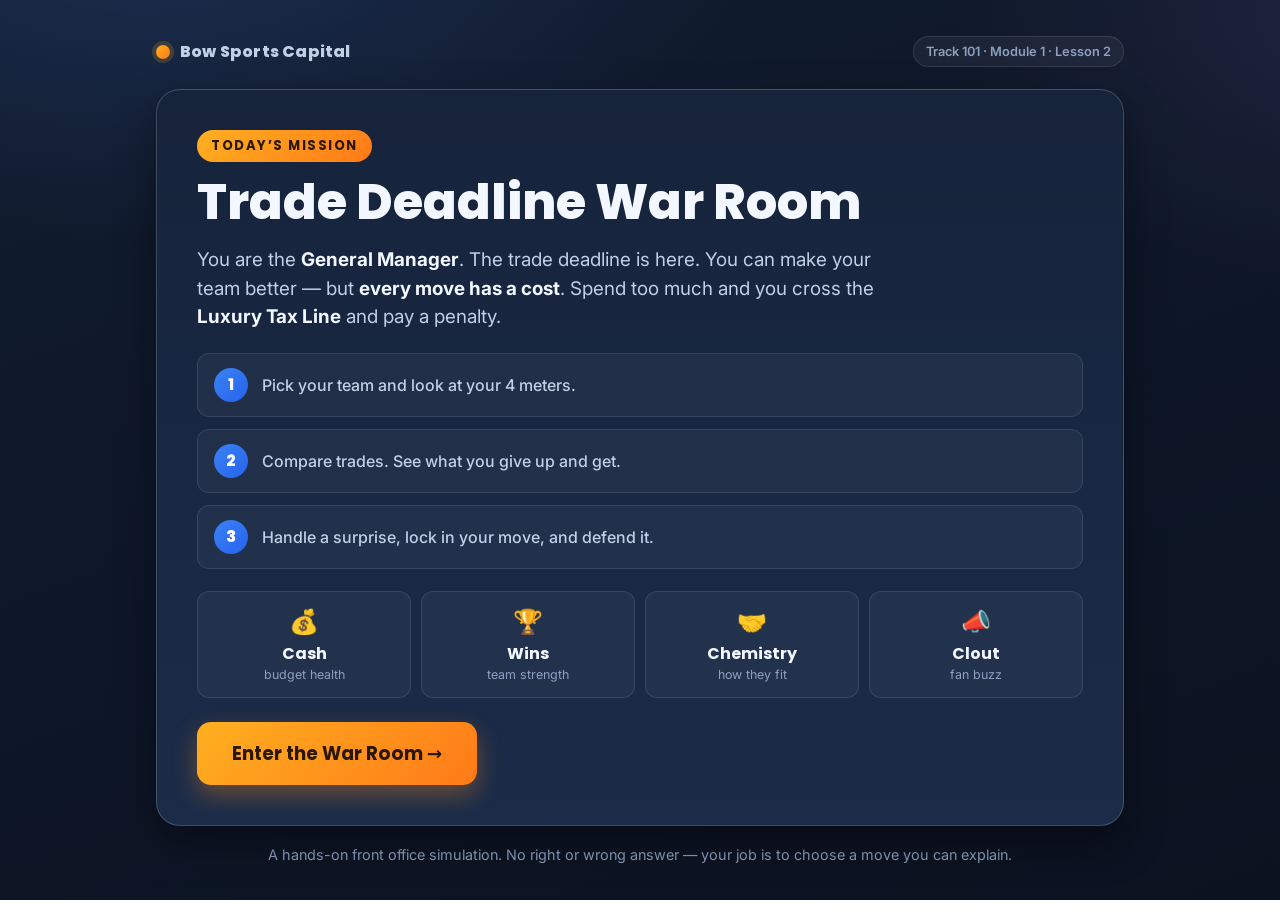
==== commit 4426d960: "Upgrade T101 M1 L2 into the "Trade Deadline War Room" simulation Rebuild the Lesson 2 NBA salary-cap" ====
--- a/index.html
+++ b/index.html
@@ -2,431 +2,29 @@
 <html lang="en">
 <head>
     <meta charset="UTF-8">
-    <meta name="viewport" content="width=device-width, initial-scale=1.0">
-    <title>NBA Luxury Tax Challenge - GM Simulator</title>
+    <meta name="viewport" content="width=device-width, initial-scale=1.0, viewport-fit=cover">
+    <meta name="theme-color" content="#0b1220">
+    <meta name="description" content="Trade Deadline War Room — a Bow Sports Capital front-office simulation for Track 101, Module 1, Lesson 2.">
+    <title>Trade Deadline War Room · Bow Sports Capital</title>
 
-    <!-- Fonts -->
+    <!-- Fonts (with a system-font fallback if offline) -->
     <link rel="preconnect" href="https://fonts.googleapis.com">
     <link rel="preconnect" href="https://fonts.gstatic.com" crossorigin>
-    <link href="https://fonts.googleapis.com/css2?family=Bebas+Neue&family=Inter:wght@300;400;500;600;700&family=Poppins:wght@400;600;700;800&display=swap" rel="stylesheet">
+    <link href="https://fonts.googleapis.com/css2?family=Poppins:wght@500;600;700;800&family=Inter:wght@400;500;600;700&display=swap" rel="stylesheet">
 
-    <!-- Styles -->
     <link rel="stylesheet" href="styles/main.css">
-    <link rel="stylesheet" href="styles/animations.css">
 </head>
 <body>
-    <!-- Particle Background -->
-    <canvas id="particle-canvas"></canvas>
+    <main id="app" class="app">
+        <!-- Screens are rendered here by src/app.js -->
+        <noscript>
+            <div class="fatal">This simulation needs JavaScript turned on. Please enable JavaScript and refresh.</div>
+        </noscript>
+    </main>
 
-    <!-- Main Game Container -->
-    <div id="game-container">
-
-        <!-- Start Screen -->
-        <section id="start-screen" class="screen active">
-            <div class="logo-container">
-                <div class="basketball-logo">
-                    <div class="ball"></div>
-                </div>
-                <h1 class="game-title">LUXURY TAX</h1>
-                <h2 class="game-subtitle">CHALLENGE</h2>
-                <p class="tagline">Can you build a championship team without breaking the bank?</p>
-            </div>
-
-            <div class="start-info">
-                <div class="info-card">
-                    <span class="info-icon">💰</span>
-                    <span class="info-text">Salary Cap: <strong>$136M</strong></span>
-                </div>
-                <div class="info-card">
-                    <span class="info-icon">🚫</span>
-                    <span class="info-text">Budget Limit: <strong>$150M</strong></span>
-                </div>
-                <div class="info-card">
-                    <span class="info-icon">🏆</span>
-                    <span class="info-text">Target: <strong>46+ Wins</strong></span>
-                </div>
-            </div>
-
-            <button id="start-btn" class="primary-btn">
-                <span>SELECT YOUR TEAM</span>
-                <div class="btn-glow"></div>
-            </button>
-
-            <div class="instructions">
-                <p>Learn NBA salary cap management through real scenarios</p>
-            </div>
-        </section>
-
-        <!-- Team Selection Screen -->
-        <section id="team-select-screen" class="screen">
-            <h2 class="section-title">CHOOSE YOUR FRANCHISE</h2>
-            <p class="section-subtitle">Each team presents unique cap challenges</p>
-
-            <div class="team-cards-container">
-                <!-- Lakers Card -->
-                <div class="team-card" data-team="lakers">
-                    <div class="team-card-inner">
-                        <div class="team-card-front">
-                            <div class="team-logo lakers-logo">
-                                <span>LAL</span>
-                            </div>
-                            <h3 class="team-name">Los Angeles Lakers</h3>
-                            <div class="team-situation">
-                                <span class="difficulty hard">HARD</span>
-                                <p>Legacy franchise seeking another ring</p>
-                            </div>
-                            <div class="team-stats-preview">
-                                <div class="stat">
-                                    <span class="label">Current Wins</span>
-                                    <span class="value">42</span>
-                                </div>
-                                <div class="stat">
-                                    <span class="label">Payroll</span>
-                                    <span class="value">$138M</span>
-                                </div>
-                            </div>
-                        </div>
-                        <div class="team-card-back">
-                            <h4>The Challenge</h4>
-                            <p>Already over the cap with aging stars. Do you go all-in for one more championship run, or start planning for the future?</p>
-                            <ul class="challenge-points">
-                                <li>High payroll, limited flexibility</li>
-                                <li>Star players demanding max contracts</li>
-                                <li>Ownership expects playoffs</li>
-                            </ul>
-                            <button class="select-team-btn" data-team="lakers">SELECT LAKERS</button>
-                        </div>
-                    </div>
-                </div>
-
-                <!-- Bucks Card -->
-                <div class="team-card" data-team="bucks">
-                    <div class="team-card-inner">
-                        <div class="team-card-front">
-                            <div class="team-logo bucks-logo">
-                                <span>MIL</span>
-                            </div>
-                            <h3 class="team-name">Milwaukee Bucks</h3>
-                            <div class="team-situation">
-                                <span class="difficulty medium">MEDIUM</span>
-                                <p>Championship core needs supporting cast</p>
-                            </div>
-                            <div class="team-stats-preview">
-                                <div class="stat">
-                                    <span class="label">Current Wins</span>
-                                    <span class="value">44</span>
-                                </div>
-                                <div class="stat">
-                                    <span class="label">Payroll</span>
-                                    <span class="value">$134M</span>
-                                </div>
-                            </div>
-                        </div>
-                        <div class="team-card-back">
-                            <h4>The Challenge</h4>
-                            <p>Built around Giannis, but the supporting cast needs work. Can you find the right pieces without luxury tax disaster?</p>
-                            <ul class="challenge-points">
-                                <li>Superstar locked in long-term</li>
-                                <li>Need depth for playoff run</li>
-                                <li>Repeater tax looming</li>
-                            </ul>
-                            <button class="select-team-btn" data-team="bucks">SELECT BUCKS</button>
-                        </div>
-                    </div>
-                </div>
-
-                <!-- Spurs Card -->
-                <div class="team-card" data-team="spurs">
-                    <div class="team-card-inner">
-                        <div class="team-card-front">
-                            <div class="team-logo spurs-logo">
-                                <span>SAS</span>
-                            </div>
-                            <h3 class="team-name">San Antonio Spurs</h3>
-                            <div class="team-situation">
-                                <span class="difficulty easy">MODERATE</span>
-                                <p>Rebuilding with generational talent</p>
-                            </div>
-                            <div class="team-stats-preview">
-                                <div class="stat">
-                                    <span class="label">Current Wins</span>
-                                    <span class="value">38</span>
-                                </div>
-                                <div class="stat">
-                                    <span class="label">Payroll</span>
-                                    <span class="value">$98M</span>
-                                </div>
-                            </div>
-                        </div>
-                        <div class="team-card-back">
-                            <h4>The Challenge</h4>
-                            <p>Victor Wembanyama leads the rebuild. Do you accelerate with star signings or stay patient and develop young talent?</p>
-                            <ul class="challenge-points">
-                                <li>Cap space flexibility</li>
-                                <li>Young core developing</li>
-                                <li>Patience vs. acceleration</li>
-                            </ul>
-                            <button class="select-team-btn" data-team="spurs">SELECT SPURS</button>
-                        </div>
-                    </div>
-                </div>
-            </div>
-
-            <button id="back-to-start" class="secondary-btn">
-                <span>← BACK</span>
-            </button>
-        </section>
-
-        <!-- Main Game Screen -->
-        <section id="game-screen" class="screen">
-            <!-- Top HUD -->
-            <header class="game-hud">
-                <div class="hud-left">
-                    <div class="team-badge" id="current-team-badge">
-                        <span class="team-abbr">LAL</span>
-                    </div>
-                    <div class="round-indicator">
-                        <span class="round-label">ROUND</span>
-                        <span class="round-number" id="round-number">1</span>
-                        <span class="round-total">/ 5</span>
-                    </div>
-                </div>
-
-                <div class="hud-center">
-                    <div class="stat-bars">
-                        <div class="stat-bar-container">
-                            <div class="stat-bar-label">
-                                <span>SALARY CAP</span>
-                                <span class="stat-value" id="cap-value">$134M / $136M</span>
-                            </div>
-                            <div class="stat-bar">
-                                <div class="stat-bar-fill cap-fill" id="cap-bar" style="width: 98%"></div>
-                                <div class="stat-bar-threshold" style="left: 100%"></div>
-                            </div>
-                        </div>
-
-                        <div class="stat-bar-container">
-                            <div class="stat-bar-label">
-                                <span>TOTAL SPEND</span>
-                                <span class="stat-value" id="budget-value">$134M / $150M</span>
-                            </div>
-                            <div class="stat-bar">
-                                <div class="stat-bar-fill budget-fill" id="budget-bar" style="width: 89%"></div>
-                                <div class="stat-bar-threshold danger" style="left: 100%"></div>
-                            </div>
-                        </div>
-
-                        <div class="stat-bar-container">
-                            <div class="stat-bar-label">
-                                <span>PROJECTED WINS</span>
-                                <span class="stat-value" id="wins-value">42 / 46</span>
-                            </div>
-                            <div class="stat-bar wins-bar">
-                                <div class="stat-bar-fill wins-fill" id="wins-bar" style="width: 91%"></div>
-                                <div class="stat-bar-threshold success" style="left: 100%"></div>
-                            </div>
-                        </div>
-                    </div>
-                </div>
-
-                <div class="hud-right">
-                    <div class="luxury-tax-display">
-                        <span class="tax-label">LUXURY TAX</span>
-                        <span class="tax-value" id="tax-value">$0</span>
-                    </div>
-                    <button id="menu-btn" class="icon-btn">
-                        <span>☰</span>
-                    </button>
-                </div>
-            </header>
-
-            <!-- Scenario Container -->
-            <main class="scenario-container">
-                <div class="scenario-header">
-                    <h2 class="scenario-title" id="scenario-title">Opening Day Decision</h2>
-                    <p class="scenario-description" id="scenario-description">
-                        The season is about to begin. Your front office presents three strategic options for improving the roster.
-                    </p>
-                </div>
-
-                <!-- Decision Cards Container -->
-                <div class="decision-cards" id="decision-cards">
-                    <!-- Cards will be dynamically inserted -->
-                </div>
-
-                <!-- Player Details Modal -->
-                <div class="player-modal" id="player-modal">
-                    <div class="modal-content">
-                        <button class="modal-close" id="modal-close">×</button>
-                        <div class="modal-player-info">
-                            <div class="modal-player-image" id="modal-player-image"></div>
-                            <div class="modal-player-details">
-                                <h3 id="modal-player-name">Player Name</h3>
-                                <p class="modal-player-team" id="modal-player-team">Team</p>
-                            </div>
-                        </div>
-                        <div class="modal-stats" id="modal-stats">
-                            <!-- Stats will be inserted dynamically -->
-                        </div>
-                        <div class="modal-impact">
-                            <h4>Impact Analysis</h4>
-                            <div class="impact-grid" id="modal-impact">
-                                <!-- Impact details will be inserted -->
-                            </div>
-                        </div>
-                    </div>
-                </div>
-            </main>
-
-            <!-- Bottom Navigation -->
-            <footer class="game-footer">
-                <div class="roster-preview" id="roster-preview">
-                    <!-- Mini roster cards will be shown here -->
-                </div>
-                <div class="decision-history" id="decision-history">
-                    <!-- Decision path indicators -->
-                </div>
-            </footer>
-        </section>
-
-        <!-- Results Screen -->
-        <section id="results-screen" class="screen">
-            <div class="results-container">
-                <div class="results-header" id="results-header">
-                    <div class="trophy-container" id="trophy-container">
-                        <!-- Trophy or failure icon -->
-                    </div>
-                    <h1 class="results-title" id="results-title">Season Complete!</h1>
-                    <h2 class="results-subtitle" id="results-subtitle">Championship Contender</h2>
-                </div>
-
-                <div class="results-stats">
-                    <div class="result-stat">
-                        <span class="result-label">Final Wins</span>
-                        <span class="result-value" id="final-wins">48</span>
-                    </div>
-                    <div class="result-stat">
-                        <span class="result-label">Total Spend</span>
-                        <span class="result-value" id="final-spend">$147M</span>
-                    </div>
-                    <div class="result-stat">
-                        <span class="result-label">Luxury Tax Paid</span>
-                        <span class="result-value" id="final-tax">$8.5M</span>
-                    </div>
-                </div>
-
-                <div class="results-path">
-                    <h3>Your GM Journey</h3>
-                    <div class="path-visualization" id="path-visualization">
-                        <!-- Decision path will be visualized here -->
-                    </div>
-                </div>
-
-                <div class="results-analysis" id="results-analysis">
-                    <h3>Performance Analysis</h3>
-                    <p id="analysis-text">
-                        You demonstrated strong cap management skills while building a competitive roster.
-                    </p>
-                </div>
-
-                <div class="results-actions">
-                    <button id="play-again-btn" class="primary-btn">
-                        <span>PLAY AGAIN</span>
-                        <div class="btn-glow"></div>
-                    </button>
-                    <button id="share-btn" class="secondary-btn">
-                        <span>SHARE RESULTS</span>
-                    </button>
-                </div>
-
-                <div class="leaderboard-teaser">
-                    <p>Your GM Rating: <strong id="gm-rating">A-</strong></p>
-                </div>
-            </div>
-        </section>
-
-        <!-- Pause Menu Modal -->
-        <div class="pause-menu" id="pause-menu">
-            <div class="pause-content">
-                <h2>PAUSED</h2>
-                <div class="pause-stats">
-                    <p>Round: <span id="pause-round">1</span>/5</p>
-                    <p>Wins: <span id="pause-wins">42</span></p>
-                    <p>Budget Used: <span id="pause-budget">$134M</span></p>
-                </div>
-                <div class="pause-actions">
-                    <button id="resume-btn" class="primary-btn">RESUME</button>
-                    <button id="restart-btn" class="secondary-btn">RESTART</button>
-                    <button id="quit-btn" class="secondary-btn">QUIT TO MENU</button>
-                </div>
-                <div class="cap-explainer">
-                    <h4>Luxury Tax Explained</h4>
-                    <p>Teams exceeding the $136M salary cap pay a luxury tax on every dollar over. The tax rate increases progressively, making excessive spending very costly.</p>
-                    <div class="tax-brackets">
-                        <div class="bracket">$0-5M over: 1.5x tax</div>
-                        <div class="bracket">$5-10M over: 1.75x tax</div>
-                        <div class="bracket">$10-15M over: 2.5x tax</div>
-                        <div class="bracket">$15M+ over: 3.25x tax</div>
-                    </div>
-                </div>
-            </div>
-        </div>
-
-        <!-- Tutorial Overlay -->
-        <div class="tutorial-overlay" id="tutorial-overlay">
-            <div class="tutorial-card" id="tutorial-card">
-                <div class="tutorial-step" data-step="1">
-                    <h3>Welcome, GM!</h3>
-                    <p>You're about to learn how NBA teams manage the salary cap and luxury tax. Make smart decisions to build a winning team!</p>
-                    <div class="tutorial-visual">
-                        <div class="mock-stat-bar">
-                            <span>Salary Cap</span>
-                            <div class="mock-bar"></div>
-                        </div>
-                    </div>
-                </div>
-                <div class="tutorial-step" data-step="2" style="display:none">
-                    <h3>The Salary Cap</h3>
-                    <p>The NBA salary cap for 2025-26 is <strong>$136 million</strong>. Teams can exceed this, but they'll pay a luxury tax penalty.</p>
-                </div>
-                <div class="tutorial-step" data-step="3" style="display:none">
-                    <h3>Your Goals</h3>
-                    <ul>
-                        <li>🏆 Win at least <strong>46 games</strong> to make playoffs</li>
-                        <li>💰 Stay under <strong>$150M total spend</strong></li>
-                        <li>⚖️ Balance star power vs. cap flexibility</li>
-                    </ul>
-                </div>
-                <div class="tutorial-step" data-step="4" style="display:none">
-                    <h3>Ready to Begin?</h3>
-                    <p>Each decision affects your wins, payroll, and luxury tax. Choose wisely!</p>
-                </div>
-                <div class="tutorial-nav">
-                    <button id="tutorial-prev" class="secondary-btn" style="visibility:hidden">← Back</button>
-                    <div class="tutorial-dots">
-                        <span class="dot active"></span>
-                        <span class="dot"></span>
-                        <span class="dot"></span>
-                        <span class="dot"></span>
-                    </div>
-                    <button id="tutorial-next" class="primary-btn">Next →</button>
-                </div>
-            </div>
-        </div>
-
-        <!-- Loading Screen -->
-        <div class="loading-screen" id="loading-screen">
-            <div class="loading-content">
-                <div class="loading-ball"></div>
-                <p>Loading game data...</p>
-            </div>
-        </div>
-    </div>
-
-    <!-- Scripts -->
-    <script src="src/player-database.js"></script>
-    <script src="src/game-engine.js"></script>
-    <script src="src/animations.js"></script>
-    <script src="src/ui-manager.js"></script>
+    <!-- Game logic (pure) → content data → UI controller. No build step, no network calls. -->
+    <script src="src/simulation.js"></script>
+    <script src="src/data.js"></script>
+    <script src="src/app.js"></script>
 </body>
 </html>
--- a/styles/main.css
+++ b/styles/main.css
@@ -1,1593 +1,490 @@
-/* ====================================
-   NBA LUXURY TAX CHALLENGE - MAIN STYLES
-   Modern Basketball Aesthetic
-   ==================================== */
-
-/* CSS Variables */
+/* =====================================================================
+   Bow Sports Capital — Track 101 · Module 1 · Lesson 2
+   "Trade Deadline War Room" — premium, kid-friendly stylesheet
+   ===================================================================== */
+
 :root {
-    /* Primary Colors */
-    --primary-navy: #001B4D;
-    --primary-dark: #000B24;
-    --electric-blue: #0066FF;
-    --electric-blue-glow: rgba(0, 102, 255, 0.5);
-
-    /* Accent Colors */
-    --court-orange: #FF6B35;
-    --championship-gold: #FFD700;
-    --success-green: #00D26A;
-    --warning-yellow: #FFB800;
-    --danger-red: #FF4757;
-
-    /* Team Colors */
-    --lakers-purple: #552583;
-    --lakers-gold: #FDB927;
-    --bucks-green: #00471B;
-    --bucks-cream: #EEE1C6;
-    --spurs-silver: #C4CED4;
-    --spurs-black: #000000;
-
-    /* Neutrals */
-    --bg-dark: #0A0F1C;
-    --bg-card: rgba(255, 255, 255, 0.05);
-    --bg-card-hover: rgba(255, 255, 255, 0.1);
-    --text-primary: #FFFFFF;
-    --text-secondary: rgba(255, 255, 255, 0.7);
-    --text-muted: rgba(255, 255, 255, 0.4);
-    --border-subtle: rgba(255, 255, 255, 0.1);
-
-    /* Glassmorphism */
-    --glass-bg: rgba(255, 255, 255, 0.08);
-    --glass-border: rgba(255, 255, 255, 0.15);
-    --glass-shadow: 0 8px 32px rgba(0, 0, 0, 0.3);
-
-    /* Typography */
-    --font-display: 'Bebas Neue', sans-serif;
-    --font-heading: 'Poppins', sans-serif;
-    --font-body: 'Inter', sans-serif;
-
-    /* Spacing */
-    --spacing-xs: 0.25rem;
-    --spacing-sm: 0.5rem;
-    --spacing-md: 1rem;
-    --spacing-lg: 1.5rem;
-    --spacing-xl: 2rem;
-    --spacing-2xl: 3rem;
-
-    /* Border Radius */
-    --radius-sm: 8px;
-    --radius-md: 12px;
-    --radius-lg: 16px;
-    --radius-xl: 24px;
-    --radius-full: 50%;
-
-    /* Transitions */
-    --transition-fast: 0.15s ease;
-    --transition-normal: 0.3s ease;
-    --transition-slow: 0.5s ease;
-}
-
-/* Reset & Base */
-*, *::before, *::after {
-    box-sizing: border-box;
-    margin: 0;
-    padding: 0;
-}
-
-html {
-    font-size: 16px;
-    scroll-behavior: smooth;
+  --bg-0: #0b1220;
+  --bg-1: #111c30;
+  --panel: #16233b;
+  --panel-2: #1b2c49;
+  --line: rgba(255, 255, 255, 0.10);
+  --line-strong: rgba(255, 255, 255, 0.18);
+
+  --text: #f3f7ff;
+  --text-soft: #c2cfe4;
+  --text-dim: #8da0bf;
+
+  --brand: #ffb020;
+  --brand-2: #ff7a18;
+  --blue: #3b82f6;
+  --blue-2: #2563eb;
+  --green: #22c55e;
+  --red: #ef4444;
+  --purple: #a855f7;
+
+  --good: #22c55e;
+  --bad: #f87171;
+  --warn: #fbbf24;
+
+  --radius: 18px;
+  --radius-sm: 12px;
+  --shadow: 0 18px 40px rgba(0, 0, 0, 0.40);
+  --shadow-sm: 0 8px 20px rgba(0, 0, 0, 0.28);
+
+  --font: 'Inter', system-ui, -apple-system, 'Segoe UI', Roboto, Arial, sans-serif;
+  --font-head: 'Poppins', system-ui, -apple-system, 'Segoe UI', Roboto, Arial, sans-serif;
+}
+
+* { box-sizing: border-box; }
+
+html, body {
+  margin: 0;
+  padding: 0;
+  min-height: 100%;
 }
 
 body {
-    font-family: var(--font-body);
-    background: var(--bg-dark);
-    color: var(--text-primary);
-    min-height: 100vh;
-    overflow-x: hidden;
-    line-height: 1.6;
-}
-
-/* Particle Canvas Background */
-#particle-canvas {
-    position: fixed;
-    top: 0;
-    left: 0;
-    width: 100%;
-    height: 100%;
-    z-index: 0;
-    pointer-events: none;
-    opacity: 0.6;
-}
-
-/* Game Container */
-#game-container {
-    position: relative;
-    z-index: 1;
-    min-height: 100vh;
-    display: flex;
-    flex-direction: column;
-}
-
-/* Screens */
-.screen {
-    display: none;
-    flex-direction: column;
-    min-height: 100vh;
-    padding: var(--spacing-lg);
-    animation: fadeIn 0.5s ease;
-}
-
-.screen.active {
-    display: flex;
-}
-
-/* ====================================
-   START SCREEN
-   ==================================== */
-
-#start-screen {
-    justify-content: center;
-    align-items: center;
-    text-align: center;
-    background: radial-gradient(ellipse at center bottom, var(--primary-navy) 0%, var(--bg-dark) 70%);
-}
-
-.logo-container {
-    margin-bottom: var(--spacing-2xl);
-}
-
-.basketball-logo {
-    width: 120px;
-    height: 120px;
-    margin: 0 auto var(--spacing-lg);
-    position: relative;
-}
-
-.basketball-logo .ball {
-    width: 100%;
-    height: 100%;
-    background: linear-gradient(135deg, var(--court-orange) 0%, #FF8C42 50%, var(--court-orange) 100%);
-    border-radius: var(--radius-full);
-    position: relative;
-    box-shadow:
-        0 0 60px rgba(255, 107, 53, 0.4),
-        inset -10px -10px 20px rgba(0,0,0,0.3),
-        inset 5px 5px 15px rgba(255,255,255,0.2);
-    animation: float 3s ease-in-out infinite;
-}
-
-.basketball-logo .ball::before {
-    content: '';
-    position: absolute;
-    width: 100%;
-    height: 4px;
-    background: rgba(0,0,0,0.3);
-    top: 50%;
-    transform: translateY(-50%);
-    border-radius: 2px;
-}
-
-.basketball-logo .ball::after {
-    content: '';
-    position: absolute;
-    width: 4px;
-    height: 100%;
-    background: rgba(0,0,0,0.3);
-    left: 50%;
-    transform: translateX(-50%);
-    border-radius: 2px;
-}
-
-.game-title {
-    font-family: var(--font-display);
-    font-size: 4rem;
-    letter-spacing: 0.1em;
-    color: var(--text-primary);
-    text-shadow: 0 0 40px var(--electric-blue-glow);
-    margin-bottom: var(--spacing-xs);
-}
-
-.game-subtitle {
-    font-family: var(--font-display);
-    font-size: 2.5rem;
-    letter-spacing: 0.2em;
-    color: var(--championship-gold);
-    text-shadow: 0 0 20px rgba(255, 215, 0, 0.5);
-}
-
-.tagline {
-    color: var(--text-secondary);
-    font-size: 1.1rem;
-    margin-top: var(--spacing-md);
-    max-width: 400px;
-}
-
-.start-info {
-    display: flex;
-    gap: var(--spacing-lg);
-    margin-bottom: var(--spacing-2xl);
-    flex-wrap: wrap;
-    justify-content: center;
-}
-
-.info-card {
-    background: var(--glass-bg);
-    border: 1px solid var(--glass-border);
-    border-radius: var(--radius-md);
-    padding: var(--spacing-md) var(--spacing-lg);
-    display: flex;
-    align-items: center;
-    gap: var(--spacing-sm);
-    backdrop-filter: blur(10px);
-}
-
-.info-icon {
-    font-size: 1.5rem;
-}
-
-.info-text {
-    color: var(--text-secondary);
-    font-size: 0.95rem;
-}
-
-.info-text strong {
-    color: var(--text-primary);
-    font-weight: 600;
-}
-
-/* Buttons */
-.primary-btn {
-    position: relative;
-    background: linear-gradient(135deg, var(--electric-blue) 0%, #0052CC 100%);
-    border: none;
-    border-radius: var(--radius-lg);
-    padding: var(--spacing-md) var(--spacing-2xl);
-    font-family: var(--font-heading);
-    font-size: 1.1rem;
-    font-weight: 600;
-    color: var(--text-primary);
-    cursor: pointer;
-    overflow: hidden;
-    transition: transform var(--transition-fast), box-shadow var(--transition-normal);
-}
-
-.primary-btn:hover {
-    transform: translateY(-2px);
-    box-shadow: 0 10px 40px var(--electric-blue-glow);
-}
-
-.primary-btn:active {
-    transform: translateY(0);
-}
-
-.btn-glow {
-    position: absolute;
-    top: 0;
-    left: -100%;
-    width: 100%;
-    height: 100%;
-    background: linear-gradient(90deg, transparent, rgba(255,255,255,0.3), transparent);
-    animation: btnShine 3s infinite;
-}
-
-.secondary-btn {
-    background: transparent;
-    border: 2px solid var(--glass-border);
-    border-radius: var(--radius-md);
-    padding: var(--spacing-sm) var(--spacing-lg);
-    font-family: var(--font-heading);
-    font-size: 0.95rem;
-    font-weight: 500;
-    color: var(--text-secondary);
-    cursor: pointer;
-    transition: all var(--transition-fast);
-}
-
-.secondary-btn:hover {
-    border-color: var(--text-primary);
-    color: var(--text-primary);
-    background: var(--bg-card);
-}
-
-.instructions {
-    margin-top: var(--spacing-xl);
-    color: var(--text-muted);
-    font-size: 0.9rem;
-}
-
-/* ====================================
-   TEAM SELECTION SCREEN
-   ==================================== */
-
-#team-select-screen {
-    padding-top: var(--spacing-2xl);
-    align-items: center;
-}
-
-.section-title {
-    font-family: var(--font-display);
-    font-size: 2.5rem;
-    letter-spacing: 0.1em;
-    text-align: center;
-    margin-bottom: var(--spacing-sm);
-}
-
-.section-subtitle {
-    color: var(--text-secondary);
-    text-align: center;
-    margin-bottom: var(--spacing-2xl);
-}
-
-.team-cards-container {
-    display: grid;
-    grid-template-columns: repeat(auto-fit, minmax(300px, 1fr));
-    gap: var(--spacing-xl);
-    max-width: 1200px;
-    width: 100%;
-    padding: 0 var(--spacing-lg);
-    margin-bottom: var(--spacing-2xl);
-}
+  font-family: var(--font);
+  color: var(--text);
+  background:
+    radial-gradient(1100px 600px at 12% -10%, #1c2e4f 0%, transparent 55%),
+    radial-gradient(900px 600px at 110% 0%, #20243f 0%, transparent 50%),
+    linear-gradient(160deg, var(--bg-1) 0%, var(--bg-0) 100%);
+  background-attachment: fixed;
+  -webkit-font-smoothing: antialiased;
+  line-height: 1.5;
+}
+
+/* ---- App shell + screen transitions ---- */
+.app {
+  max-width: 1040px;
+  margin: 0 auto;
+  padding: clamp(16px, 4vw, 36px);
+  transition: opacity 0.22s ease, transform 0.22s ease;
+}
+.app.is-leaving { opacity: 0; transform: translateY(-10px); }
+.app.is-entering { opacity: 0; transform: translateY(14px); animation: screenIn 0.26s ease forwards; }
+@keyframes screenIn { to { opacity: 1; transform: translateY(0); } }
+
+.screen { animation: fadeUp 0.3s ease both; }
+@keyframes fadeUp { from { opacity: 0; transform: translateY(10px); } to { opacity: 1; transform: translateY(0); } }
+
+.fatal {
+  margin: 14vh auto;
+  max-width: 460px;
+  background: var(--panel);
+  border: 1px solid var(--line);
+  border-radius: var(--radius);
+  padding: 28px;
+  text-align: center;
+  font-weight: 600;
+}
+
+/* ---- Buttons ---- */
+.btn {
+  font-family: var(--font-head);
+  font-weight: 700;
+  font-size: 1rem;
+  border: none;
+  border-radius: 14px;
+  padding: 14px 22px;
+  cursor: pointer;
+  color: #fff;
+  transition: transform 0.12s ease, box-shadow 0.15s ease, filter 0.15s ease, background 0.15s ease;
+  -webkit-tap-highlight-color: transparent;
+}
+.btn:active { transform: translateY(1px) scale(0.99); }
+.btn:focus-visible { outline: 3px solid var(--brand); outline-offset: 2px; }
+
+.btn-xl { font-size: 1.15rem; padding: 18px 28px; width: 100%; }
+@media (min-width: 620px) { .btn-xl { width: auto; min-width: 280px; } }
+
+.btn-primary {
+  background: linear-gradient(135deg, var(--brand) 0%, var(--brand-2) 100%);
+  color: #2a1700;
+  box-shadow: 0 10px 24px rgba(255, 138, 24, 0.35);
+}
+.btn-primary:hover { filter: brightness(1.06); box-shadow: 0 14px 30px rgba(255, 138, 24, 0.45); }
+.btn-primary:disabled {
+  background: #33405a; color: var(--text-dim);
+  box-shadow: none; cursor: not-allowed; filter: none;
+}
+.btn-secondary {
+  background: linear-gradient(135deg, var(--blue) 0%, var(--blue-2) 100%);
+  box-shadow: 0 10px 24px rgba(37, 99, 235, 0.30);
+}
+.btn-secondary:hover { filter: brightness(1.08); }
+.btn-ghost {
+  background: transparent; color: var(--text-soft);
+  border: 1.5px solid var(--line-strong); font-weight: 600;
+}
+.btn-ghost:hover { background: rgba(255, 255, 255, 0.06); color: var(--text); }
+.btn-back { padding: 10px 16px; margin-bottom: 8px; }
+
+/* ---- Briefing ---- */
+.brand-row {
+  display: flex; align-items: center; gap: 10px; flex-wrap: wrap;
+  margin-bottom: 22px; color: var(--text-soft); font-weight: 600;
+}
+.brand-dot {
+  width: 14px; height: 14px; border-radius: 50%;
+  background: linear-gradient(135deg, var(--brand), var(--brand-2));
+  box-shadow: 0 0 0 4px rgba(255, 176, 32, 0.18);
+}
+.brand-text { font-family: var(--font-head); font-weight: 800; letter-spacing: 0.2px; }
+.brand-track {
+  margin-left: auto; font-size: 0.8rem; color: var(--text-dim);
+  background: rgba(255, 255, 255, 0.05); border: 1px solid var(--line);
+  padding: 5px 12px; border-radius: 999px;
+}
+
+.mission-card {
+  background: linear-gradient(180deg, var(--panel) 0%, var(--panel-2) 100%);
+  border: 1px solid var(--line-strong);
+  border-radius: 24px;
+  padding: clamp(22px, 4vw, 40px);
+  box-shadow: var(--shadow);
+  position: relative;
+  overflow: hidden;
+}
+.mission-card::before {
+  content: ""; position: absolute; inset: 0;
+  background: radial-gradient(600px 200px at 90% -20%, rgba(255, 176, 32, 0.15), transparent 60%);
+  pointer-events: none;
+}
+.mission-kicker {
+  display: inline-block; font-family: var(--font-head); font-weight: 700;
+  font-size: 0.82rem; letter-spacing: 1.5px; text-transform: uppercase;
+  color: #2a1700; background: linear-gradient(135deg, var(--brand), var(--brand-2));
+  padding: 6px 14px; border-radius: 999px; margin-bottom: 14px;
+}
+.mission-title {
+  font-family: var(--font-head); font-weight: 800;
+  font-size: clamp(2rem, 6vw, 3.1rem); line-height: 1.04; margin: 0 0 14px;
+}
+.mission-lead { font-size: clamp(1rem, 2.4vw, 1.18rem); color: var(--text-soft); max-width: 60ch; }
+.mission-lead strong { color: var(--text); }
+
+.how-steps { display: grid; gap: 12px; margin: 22px 0; }
+.how-step {
+  display: flex; align-items: center; gap: 14px;
+  background: rgba(255, 255, 255, 0.04); border: 1px solid var(--line);
+  border-radius: var(--radius-sm); padding: 14px 16px; font-weight: 500; color: var(--text-soft);
+}
+.how-num {
+  flex: 0 0 auto; width: 34px; height: 34px; border-radius: 50%;
+  display: grid; place-items: center; font-family: var(--font-head); font-weight: 800;
+  background: linear-gradient(135deg, var(--blue), var(--blue-2)); color: #fff;
+}
+
+.metric-legend { display: grid; grid-template-columns: repeat(2, 1fr); gap: 10px; margin: 8px 0 24px; }
+@media (min-width: 620px) { .metric-legend { grid-template-columns: repeat(4, 1fr); } }
+.legend-chip {
+  background: rgba(255, 255, 255, 0.04); border: 1px solid var(--line);
+  border-radius: var(--radius-sm); padding: 12px; text-align: center;
+}
+.legend-icon { font-size: 1.5rem; display: block; }
+.legend-name { display: block; font-family: var(--font-head); font-weight: 700; margin-top: 2px; }
+.legend-help { display: block; font-size: 0.78rem; color: var(--text-dim); }
+
+.footnote { color: var(--text-dim); font-size: 0.9rem; text-align: center; margin-top: 18px; }
+
+/* ---- Setup ---- */
+.screen-title { font-family: var(--font-head); font-weight: 800; font-size: clamp(1.6rem, 4vw, 2.2rem); margin: 6px 0 4px; }
+.screen-sub { color: var(--text-soft); margin: 0 0 18px; }
+
+.name-row { margin-bottom: 18px; }
+.name-row label { display: block; font-weight: 600; margin-bottom: 6px; }
+.optional { color: var(--text-dim); font-weight: 500; font-size: 0.85rem; }
+.text-input {
+  width: 100%; max-width: 420px; font-family: var(--font); font-size: 1.05rem;
+  color: var(--text); background: rgba(255, 255, 255, 0.06);
+  border: 1.5px solid var(--line-strong); border-radius: 12px; padding: 13px 15px;
+}
+.text-input:focus { outline: none; border-color: var(--brand); background: rgba(255, 255, 255, 0.09); }
+
+.team-grid { display: grid; gap: 16px; grid-template-columns: 1fr; }
+@media (min-width: 720px) { .team-grid { grid-template-columns: repeat(3, 1fr); } }
 
 .team-card {
-    perspective: 1000px;
-    height: 450px;
-    cursor: pointer;
-}
-
-.team-card-inner {
-    position: relative;
-    width: 100%;
-    height: 100%;
-    transition: transform 0.6s;
-    transform-style: preserve-3d;
-}
-
-.team-card:hover .team-card-inner {
-    transform: rotateY(180deg);
-}
-
-.team-card-front, .team-card-back {
-    position: absolute;
-    width: 100%;
-    height: 100%;
-    backface-visibility: hidden;
-    border-radius: var(--radius-xl);
-    padding: var(--spacing-xl);
-    display: flex;
-    flex-direction: column;
-    align-items: center;
-}
-
-.team-card-front {
-    background: var(--glass-bg);
-    border: 1px solid var(--glass-border);
-    backdrop-filter: blur(10px);
-}
-
-.team-card-back {
-    background: linear-gradient(135deg, var(--primary-navy) 0%, var(--bg-dark) 100%);
-    border: 2px solid var(--electric-blue);
-    transform: rotateY(180deg);
-    text-align: center;
-    justify-content: space-between;
-}
-
-/* Team Logos */
-.team-logo {
-    width: 100px;
-    height: 100px;
-    border-radius: var(--radius-full);
-    display: flex;
-    align-items: center;
-    justify-content: center;
-    font-family: var(--font-display);
-    font-size: 2rem;
-    margin-bottom: var(--spacing-lg);
-    box-shadow: 0 10px 40px rgba(0,0,0,0.3);
-}
-
-.lakers-logo {
-    background: linear-gradient(135deg, var(--lakers-purple) 0%, #3A1A5C 100%);
-    border: 3px solid var(--lakers-gold);
-    color: var(--lakers-gold);
-}
-
-.bucks-logo {
-    background: linear-gradient(135deg, var(--bucks-green) 0%, #003015 100%);
-    border: 3px solid var(--bucks-cream);
-    color: var(--bucks-cream);
-}
-
-.spurs-logo {
-    background: linear-gradient(135deg, #1A1A1A 0%, var(--spurs-black) 100%);
-    border: 3px solid var(--spurs-silver);
-    color: var(--spurs-silver);
-}
-
-.team-name {
-    font-family: var(--font-heading);
-    font-size: 1.4rem;
-    font-weight: 700;
-    margin-bottom: var(--spacing-md);
-}
-
-.team-situation {
-    text-align: center;
-    margin-bottom: var(--spacing-lg);
-}
-
-.difficulty {
-    display: inline-block;
-    padding: var(--spacing-xs) var(--spacing-md);
-    border-radius: var(--radius-sm);
-    font-size: 0.75rem;
-    font-weight: 600;
-    letter-spacing: 0.1em;
-    margin-bottom: var(--spacing-sm);
-}
-
-.difficulty.hard {
-    background: rgba(255, 71, 87, 0.2);
-    color: var(--danger-red);
-    border: 1px solid var(--danger-red);
-}
-
-.difficulty.medium {
-    background: rgba(255, 184, 0, 0.2);
-    color: var(--warning-yellow);
-    border: 1px solid var(--warning-yellow);
-}
-
-.difficulty.easy {
-    background: rgba(0, 210, 106, 0.2);
-    color: var(--success-green);
-    border: 1px solid var(--success-green);
-}
-
-.team-situation p {
-    color: var(--text-secondary);
-    font-size: 0.95rem;
-}
-
-.team-stats-preview {
-    display: flex;
-    gap: var(--spacing-xl);
-    margin-top: auto;
-}
-
-.team-stats-preview .stat {
-    text-align: center;
-}
-
-.team-stats-preview .label {
-    display: block;
-    font-size: 0.75rem;
-    color: var(--text-muted);
-    text-transform: uppercase;
-    letter-spacing: 0.05em;
-}
-
-.team-stats-preview .value {
-    display: block;
-    font-family: var(--font-display);
-    font-size: 2rem;
-    color: var(--championship-gold);
-}
-
-/* Team Card Back */
-.team-card-back h4 {
-    font-family: var(--font-heading);
-    font-size: 1.2rem;
-    color: var(--championship-gold);
-    margin-bottom: var(--spacing-sm);
-}
-
-.team-card-back p {
-    color: var(--text-secondary);
-    font-size: 0.95rem;
-    line-height: 1.6;
-}
-
-.challenge-points {
-    list-style: none;
-    text-align: left;
-    margin: var(--spacing-md) 0;
-}
-
-.challenge-points li {
-    padding: var(--spacing-xs) 0;
-    color: var(--text-secondary);
-    font-size: 0.9rem;
-    position: relative;
-    padding-left: var(--spacing-lg);
-}
-
-.challenge-points li::before {
-    content: '→';
-    position: absolute;
-    left: 0;
-    color: var(--electric-blue);
-}
-
-.select-team-btn {
-    background: linear-gradient(135deg, var(--electric-blue) 0%, #0052CC 100%);
-    border: none;
-    border-radius: var(--radius-md);
-    padding: var(--spacing-md) var(--spacing-xl);
-    font-family: var(--font-heading);
-    font-weight: 600;
-    color: var(--text-primary);
-    cursor: pointer;
-    transition: all var(--transition-fast);
-    margin-top: auto;
-}
-
-.select-team-btn:hover {
-    transform: scale(1.05);
-    box-shadow: 0 5px 20px var(--electric-blue-glow);
-}
-
-#back-to-start {
-    margin-top: var(--spacing-xl);
-}
-
-/* ====================================
-   GAME SCREEN
-   ==================================== */
-
-#game-screen {
-    padding: 0;
-    background: linear-gradient(180deg, var(--primary-dark) 0%, var(--bg-dark) 100%);
-}
-
-/* HUD */
-.game-hud {
-    display: flex;
-    justify-content: space-between;
-    align-items: center;
-    padding: var(--spacing-md) var(--spacing-lg);
-    background: var(--glass-bg);
-    border-bottom: 1px solid var(--glass-border);
-    backdrop-filter: blur(10px);
-    position: sticky;
-    top: 0;
-    z-index: 100;
-}
-
-.hud-left {
-    display: flex;
-    align-items: center;
-    gap: var(--spacing-lg);
-}
-
-.team-badge {
-    width: 50px;
-    height: 50px;
-    border-radius: var(--radius-md);
-    display: flex;
-    align-items: center;
-    justify-content: center;
-    font-family: var(--font-display);
-    font-size: 1.2rem;
-    background: var(--glass-bg);
-    border: 2px solid var(--glass-border);
-}
-
-.team-badge.lakers {
-    border-color: var(--lakers-gold);
-    color: var(--lakers-gold);
-}
-
-.team-badge.bucks {
-    border-color: var(--bucks-cream);
-    color: var(--bucks-cream);
-}
-
-.team-badge.spurs {
-    border-color: var(--spurs-silver);
-    color: var(--spurs-silver);
-}
-
-.round-indicator {
-    display: flex;
-    align-items: baseline;
-    gap: var(--spacing-xs);
-}
-
-.round-label {
-    font-size: 0.75rem;
-    color: var(--text-muted);
-    text-transform: uppercase;
-    letter-spacing: 0.1em;
-}
-
-.round-number {
-    font-family: var(--font-display);
-    font-size: 2rem;
-    color: var(--championship-gold);
-}
-
-.round-total {
-    font-size: 0.9rem;
-    color: var(--text-muted);
-}
-
-.hud-center {
-    flex: 1;
-    max-width: 500px;
-    padding: 0 var(--spacing-xl);
-}
-
-.stat-bars {
-    display: flex;
-    flex-direction: column;
-    gap: var(--spacing-sm);
-}
-
-.stat-bar-container {
-    width: 100%;
-}
-
-.stat-bar-label {
-    display: flex;
-    justify-content: space-between;
-    font-size: 0.7rem;
-    color: var(--text-muted);
-    text-transform: uppercase;
-    letter-spacing: 0.05em;
-    margin-bottom: 2px;
-}
-
-.stat-value {
-    color: var(--text-secondary);
-    font-weight: 500;
-}
-
-.stat-bar {
-    height: 8px;
-    background: rgba(255,255,255,0.1);
-    border-radius: 4px;
-    overflow: hidden;
-    position: relative;
-}
-
-.stat-bar-fill {
-    height: 100%;
-    border-radius: 4px;
-    transition: width 0.5s ease, background 0.3s ease;
-}
-
-.cap-fill {
-    background: linear-gradient(90deg, var(--success-green) 0%, var(--warning-yellow) 80%, var(--danger-red) 100%);
-}
-
-.budget-fill {
-    background: linear-gradient(90deg, var(--electric-blue) 0%, var(--warning-yellow) 70%, var(--danger-red) 100%);
-}
-
-.wins-fill {
-    background: linear-gradient(90deg, var(--danger-red) 0%, var(--warning-yellow) 50%, var(--success-green) 100%);
-}
-
-.stat-bar-threshold {
-    position: absolute;
-    top: -2px;
-    width: 2px;
-    height: 12px;
-    background: var(--text-primary);
-    border-radius: 1px;
-}
-
-.stat-bar-threshold.danger {
-    background: var(--danger-red);
-    box-shadow: 0 0 8px var(--danger-red);
-}
-
-.stat-bar-threshold.success {
-    background: var(--success-green);
-    box-shadow: 0 0 8px var(--success-green);
-}
-
-.hud-right {
-    display: flex;
-    align-items: center;
-    gap: var(--spacing-lg);
-}
-
-.luxury-tax-display {
-    text-align: right;
-}
-
-.tax-label {
-    display: block;
-    font-size: 0.7rem;
-    color: var(--text-muted);
-    text-transform: uppercase;
-    letter-spacing: 0.05em;
-}
-
-.tax-value {
-    font-family: var(--font-display);
-    font-size: 1.5rem;
-    color: var(--danger-red);
-}
-
-.tax-value.zero {
-    color: var(--success-green);
-}
-
-.icon-btn {
-    width: 40px;
-    height: 40px;
-    border-radius: var(--radius-sm);
-    background: var(--glass-bg);
-    border: 1px solid var(--glass-border);
-    color: var(--text-secondary);
-    font-size: 1.2rem;
-    cursor: pointer;
-    transition: all var(--transition-fast);
-}
-
-.icon-btn:hover {
-    background: var(--bg-card-hover);
-    color: var(--text-primary);
-}
-
-/* Scenario Container */
-.scenario-container {
-    flex: 1;
-    display: flex;
-    flex-direction: column;
-    padding: var(--spacing-xl);
-    max-width: 1400px;
-    margin: 0 auto;
-    width: 100%;
-}
-
-.scenario-header {
-    text-align: center;
-    margin-bottom: var(--spacing-2xl);
-}
-
-.scenario-title {
-    font-family: var(--font-display);
-    font-size: 2.5rem;
-    letter-spacing: 0.05em;
-    margin-bottom: var(--spacing-sm);
-    background: linear-gradient(135deg, var(--text-primary) 0%, var(--championship-gold) 100%);
-    -webkit-background-clip: text;
-    -webkit-text-fill-color: transparent;
-    background-clip: text;
-}
-
-.scenario-description {
-    color: var(--text-secondary);
-    font-size: 1.1rem;
-    max-width: 700px;
-    margin: 0 auto;
-    line-height: 1.7;
-}
-
-/* Decision Cards */
-.decision-cards {
-    display: grid;
-    grid-template-columns: repeat(auto-fit, minmax(320px, 1fr));
-    gap: var(--spacing-xl);
-    margin-top: auto;
-    margin-bottom: auto;
-}
-
-.decision-card {
-    background: var(--glass-bg);
-    border: 2px solid var(--glass-border);
-    border-radius: var(--radius-xl);
-    padding: var(--spacing-xl);
-    cursor: pointer;
-    transition: all var(--transition-normal);
-    position: relative;
-    overflow: hidden;
-}
-
-.decision-card::before {
-    content: '';
-    position: absolute;
-    top: 0;
-    left: 0;
-    right: 0;
-    height: 4px;
-    background: linear-gradient(90deg, var(--electric-blue), var(--championship-gold));
-    opacity: 0;
-    transition: opacity var(--transition-normal);
-}
-
-.decision-card:hover {
-    border-color: var(--electric-blue);
-    transform: translateY(-5px);
-    box-shadow: 0 20px 60px rgba(0, 102, 255, 0.2);
-}
-
-.decision-card:hover::before {
-    opacity: 1;
-}
-
-.decision-card.star-player {
-    --card-accent: var(--championship-gold);
-}
-
-.decision-card.depth-player {
-    --card-accent: var(--electric-blue);
-}
-
-.decision-card.rookie-player {
-    --card-accent: var(--success-green);
-}
-
-.decision-card:hover {
-    border-color: var(--card-accent);
-}
-
-.card-header {
-    display: flex;
-    align-items: center;
-    gap: var(--spacing-md);
-    margin-bottom: var(--spacing-lg);
-}
-
-.player-avatar {
-    width: 80px;
-    height: 80px;
-    border-radius: var(--radius-md);
-    background: linear-gradient(135deg, var(--primary-navy) 0%, #1a2a4a 100%);
-    display: flex;
-    align-items: center;
-    justify-content: center;
-    font-size: 2.5rem;
-    border: 2px solid var(--glass-border);
-    position: relative;
-    overflow: hidden;
-}
-
-.player-avatar img {
-    width: 100%;
-    height: 100%;
-    object-fit: cover;
-}
-
-.player-avatar .player-initials {
-    font-family: var(--font-display);
-    font-size: 1.8rem;
-    color: var(--text-secondary);
-}
-
-.rarity-indicator {
-    position: absolute;
-    top: -2px;
-    right: -2px;
-    width: 24px;
-    height: 24px;
-    border-radius: var(--radius-full);
-    display: flex;
-    align-items: center;
-    justify-content: center;
-    font-size: 0.8rem;
-}
-
-.rarity-indicator.star {
-    background: var(--championship-gold);
-    box-shadow: 0 0 10px rgba(255, 215, 0, 0.5);
-}
-
-.rarity-indicator.role {
-    background: var(--electric-blue);
-}
-
-.rarity-indicator.rookie {
-    background: var(--success-green);
-}
-
-.card-player-info {
-    flex: 1;
-}
-
-.card-player-name {
-    font-family: var(--font-heading);
-    font-size: 1.3rem;
-    font-weight: 700;
-    margin-bottom: 2px;
-}
-
-.card-player-position {
-    color: var(--text-muted);
-    font-size: 0.85rem;
-}
-
-.card-player-team {
-    color: var(--text-secondary);
-    font-size: 0.85rem;
-}
-
-.card-stats {
-    display: grid;
-    grid-template-columns: repeat(3, 1fr);
-    gap: var(--spacing-sm);
-    margin-bottom: var(--spacing-lg);
-    padding: var(--spacing-md);
-    background: rgba(0,0,0,0.2);
-    border-radius: var(--radius-md);
-}
-
-.card-stat {
-    text-align: center;
-}
-
-.card-stat-value {
-    font-family: var(--font-display);
-    font-size: 1.4rem;
-    color: var(--text-primary);
-}
-
-.card-stat-label {
-    font-size: 0.7rem;
-    color: var(--text-muted);
-    text-transform: uppercase;
-}
-
-.card-impact {
-    margin-bottom: var(--spacing-lg);
-}
-
-.impact-row {
-    display: flex;
-    justify-content: space-between;
-    align-items: center;
-    padding: var(--spacing-xs) 0;
-    border-bottom: 1px solid var(--border-subtle);
-}
-
-.impact-row:last-child {
-    border-bottom: none;
-}
-
-.impact-label {
-    color: var(--text-secondary);
-    font-size: 0.9rem;
-}
-
-.impact-value {
-    font-weight: 600;
-    font-size: 0.95rem;
-}
-
-.impact-value.positive {
-    color: var(--success-green);
-}
-
-.impact-value.negative {
-    color: var(--danger-red);
-}
-
-.impact-value.neutral {
-    color: var(--warning-yellow);
-}
-
-.card-action {
-    background: linear-gradient(135deg, var(--card-accent, var(--electric-blue)) 0%, rgba(0,0,0,0.3) 100%);
-    border: none;
-    border-radius: var(--radius-md);
-    padding: var(--spacing-md);
-    width: 100%;
-    font-family: var(--font-heading);
-    font-size: 1rem;
-    font-weight: 600;
-    color: var(--text-primary);
-    cursor: pointer;
-    transition: all var(--transition-fast);
-}
-
-.card-action:hover {
-    transform: scale(1.02);
-    box-shadow: 0 5px 20px rgba(0,0,0,0.3);
-}
-
-/* Player Modal */
-.player-modal {
-    position: fixed;
-    top: 0;
-    left: 0;
-    right: 0;
-    bottom: 0;
-    background: rgba(0,0,0,0.8);
-    display: none;
-    align-items: center;
-    justify-content: center;
-    z-index: 1000;
-    padding: var(--spacing-lg);
-}
-
-.player-modal.active {
-    display: flex;
-}
-
-.modal-content {
-    background: var(--bg-dark);
-    border: 1px solid var(--glass-border);
-    border-radius: var(--radius-xl);
-    padding: var(--spacing-xl);
-    max-width: 500px;
-    width: 100%;
-    position: relative;
-    animation: modalSlideIn 0.3s ease;
-}
-
-.modal-close {
-    position: absolute;
-    top: var(--spacing-md);
-    right: var(--spacing-md);
-    width: 36px;
-    height: 36px;
-    border-radius: var(--radius-full);
-    background: var(--glass-bg);
-    border: none;
-    color: var(--text-secondary);
-    font-size: 1.5rem;
-    cursor: pointer;
-    transition: all var(--transition-fast);
-}
-
-.modal-close:hover {
-    background: var(--danger-red);
-    color: var(--text-primary);
-}
-
-/* Game Footer */
-.game-footer {
-    padding: var(--spacing-md) var(--spacing-lg);
-    background: var(--glass-bg);
-    border-top: 1px solid var(--glass-border);
-}
-
-.roster-preview {
-    display: flex;
-    gap: var(--spacing-sm);
-    overflow-x: auto;
-    padding: var(--spacing-sm) 0;
-}
-
-.roster-mini-card {
-    min-width: 60px;
-    height: 60px;
-    border-radius: var(--radius-sm);
-    background: var(--bg-card);
-    border: 1px solid var(--glass-border);
-    display: flex;
-    align-items: center;
-    justify-content: center;
-    font-size: 0.8rem;
-    color: var(--text-secondary);
-}
-
-.decision-history {
-    display: flex;
-    gap: var(--spacing-xs);
-    justify-content: center;
-    margin-top: var(--spacing-sm);
-}
-
-.history-dot {
-    width: 12px;
-    height: 12px;
-    border-radius: var(--radius-full);
-    background: var(--glass-bg);
-    border: 2px solid var(--glass-border);
-}
-
-.history-dot.completed {
-    background: var(--success-green);
-    border-color: var(--success-green);
-}
-
-.history-dot.current {
-    background: var(--electric-blue);
-    border-color: var(--electric-blue);
-    animation: pulse 1.5s infinite;
-}
-
-/* ====================================
-   RESULTS SCREEN
-   ==================================== */
-
-#results-screen {
-    justify-content: center;
-    align-items: center;
-    background: radial-gradient(ellipse at center, var(--primary-navy) 0%, var(--bg-dark) 70%);
-}
-
-.results-container {
-    text-align: center;
-    max-width: 600px;
-    width: 100%;
-}
-
-.results-header {
-    margin-bottom: var(--spacing-2xl);
-}
-
-.trophy-container {
-    font-size: 5rem;
-    margin-bottom: var(--spacing-lg);
-    animation: float 3s ease-in-out infinite;
-}
-
-.results-title {
-    font-family: var(--font-display);
-    font-size: 3rem;
-    letter-spacing: 0.05em;
-    margin-bottom: var(--spacing-sm);
-}
-
-.results-subtitle {
-    font-family: var(--font-heading);
-    font-size: 1.5rem;
-    color: var(--championship-gold);
-    font-weight: 600;
-}
-
-.results-subtitle.failure {
-    color: var(--danger-red);
-}
-
-.results-stats {
-    display: flex;
-    justify-content: center;
-    gap: var(--spacing-2xl);
-    margin-bottom: var(--spacing-2xl);
-    flex-wrap: wrap;
-}
-
-.result-stat {
-    text-align: center;
-}
-
-.result-label {
-    display: block;
-    font-size: 0.85rem;
-    color: var(--text-muted);
-    text-transform: uppercase;
-    letter-spacing: 0.05em;
-    margin-bottom: var(--spacing-xs);
-}
-
-.result-value {
-    font-family: var(--font-display);
-    font-size: 2.5rem;
-    color: var(--text-primary);
-}
-
-.results-path {
-    background: var(--glass-bg);
-    border: 1px solid var(--glass-border);
-    border-radius: var(--radius-lg);
-    padding: var(--spacing-lg);
-    margin-bottom: var(--spacing-xl);
-}
-
-.results-path h3 {
-    font-family: var(--font-heading);
-    font-size: 1rem;
-    color: var(--text-secondary);
-    margin-bottom: var(--spacing-md);
-}
-
-.path-visualization {
-    display: flex;
-    align-items: center;
-    justify-content: center;
-    gap: var(--spacing-md);
-    flex-wrap: wrap;
-}
-
-.path-node {
-    display: flex;
-    flex-direction: column;
-    align-items: center;
-    gap: var(--spacing-xs);
-}
-
-.path-icon {
-    width: 40px;
-    height: 40px;
-    border-radius: var(--radius-full);
-    background: var(--electric-blue);
-    display: flex;
-    align-items: center;
-    justify-content: center;
-    font-size: 1rem;
-}
-
-.path-label {
-    font-size: 0.75rem;
-    color: var(--text-muted);
-}
-
-.path-arrow {
-    color: var(--text-muted);
-    font-size: 1.2rem;
-}
-
-.results-analysis {
-    margin-bottom: var(--spacing-2xl);
-}
-
-.results-analysis h3 {
-    font-family: var(--font-heading);
-    font-size: 1rem;
-    color: var(--text-secondary);
-    margin-bottom: var(--spacing-sm);
-}
-
-#analysis-text {
-    color: var(--text-secondary);
-    line-height: 1.7;
-}
-
-.results-actions {
-    display: flex;
-    gap: var(--spacing-md);
-    justify-content: center;
-    margin-bottom: var(--spacing-xl);
-}
-
-.leaderboard-teaser {
-    color: var(--text-muted);
-    font-size: 0.9rem;
-}
-
-.leaderboard-teaser strong {
-    color: var(--championship-gold);
-    font-family: var(--font-display);
-    font-size: 1.5rem;
-}
-
-/* ====================================
-   PAUSE MENU
-   ==================================== */
-
-.pause-menu {
-    position: fixed;
-    top: 0;
-    left: 0;
-    right: 0;
-    bottom: 0;
-    background: rgba(0,0,0,0.9);
-    display: none;
-    align-items: center;
-    justify-content: center;
-    z-index: 1000;
-}
-
-.pause-menu.active {
-    display: flex;
-}
-
-.pause-content {
-    background: var(--bg-dark);
-    border: 1px solid var(--glass-border);
-    border-radius: var(--radius-xl);
-    padding: var(--spacing-2xl);
-    max-width: 450px;
-    width: 90%;
-    text-align: center;
-}
-
-.pause-content h2 {
-    font-family: var(--font-display);
-    font-size: 2.5rem;
-    letter-spacing: 0.1em;
-    margin-bottom: var(--spacing-lg);
-}
-
-.pause-stats {
-    margin-bottom: var(--spacing-xl);
-}
-
-.pause-stats p {
-    color: var(--text-secondary);
-    margin: var(--spacing-xs) 0;
-}
-
-.pause-stats span {
-    color: var(--championship-gold);
-    font-weight: 600;
-}
-
-.pause-actions {
-    display: flex;
-    flex-direction: column;
-    gap: var(--spacing-sm);
-    margin-bottom: var(--spacing-xl);
-}
-
-.cap-explainer {
-    background: var(--glass-bg);
-    border-radius: var(--radius-md);
-    padding: var(--spacing-lg);
-    text-align: left;
-}
-
-.cap-explainer h4 {
-    color: var(--championship-gold);
-    margin-bottom: var(--spacing-sm);
-    font-size: 0.9rem;
-}
-
-.cap-explainer p {
-    color: var(--text-secondary);
-    font-size: 0.85rem;
-    margin-bottom: var(--spacing-md);
-}
-
-.tax-brackets {
-    display: flex;
-    flex-direction: column;
-    gap: var(--spacing-xs);
-}
-
-.bracket {
-    font-size: 0.8rem;
-    color: var(--text-muted);
-    padding: var(--spacing-xs);
-    background: rgba(0,0,0,0.2);
-    border-radius: var(--radius-sm);
-}
-
-/* ====================================
-   TUTORIAL OVERLAY
-   ==================================== */
-
-.tutorial-overlay {
-    position: fixed;
-    top: 0;
-    left: 0;
-    right: 0;
-    bottom: 0;
-    background: rgba(0,0,0,0.9);
-    display: none;
-    align-items: center;
-    justify-content: center;
-    z-index: 1001;
-    padding: var(--spacing-lg);
-}
-
-.tutorial-overlay.active {
-    display: flex;
-}
-
-.tutorial-card {
-    background: linear-gradient(135deg, var(--primary-navy) 0%, var(--bg-dark) 100%);
-    border: 2px solid var(--electric-blue);
-    border-radius: var(--radius-xl);
-    padding: var(--spacing-2xl);
-    max-width: 500px;
-    width: 100%;
-    text-align: center;
-}
-
-.tutorial-step h3 {
-    font-family: var(--font-display);
-    font-size: 2rem;
-    letter-spacing: 0.05em;
-    margin-bottom: var(--spacing-md);
-    color: var(--championship-gold);
-}
-
-.tutorial-step p {
-    color: var(--text-secondary);
-    line-height: 1.7;
-    margin-bottom: var(--spacing-lg);
-}
-
-.tutorial-step ul {
-    list-style: none;
-    text-align: left;
-}
-
-.tutorial-step li {
-    padding: var(--spacing-sm) 0;
-    color: var(--text-secondary);
-    font-size: 1rem;
-}
-
-.tutorial-visual {
-    margin: var(--spacing-lg) 0;
-}
-
-.mock-stat-bar {
-    text-align: left;
-}
-
-.mock-stat-bar span {
-    font-size: 0.75rem;
-    color: var(--text-muted);
-    text-transform: uppercase;
-}
-
-.mock-bar {
-    height: 12px;
-    background: var(--glass-bg);
-    border-radius: 6px;
-    overflow: hidden;
-    margin-top: var(--spacing-xs);
-    position: relative;
-}
-
-.mock-bar::after {
-    content: '';
-    position: absolute;
-    left: 0;
-    top: 0;
-    height: 100%;
-    width: 75%;
-    background: linear-gradient(90deg, var(--success-green), var(--warning-yellow));
-    border-radius: 6px;
-    animation: fillBar 2s ease-in-out infinite;
-}
-
-.tutorial-nav {
-    display: flex;
-    justify-content: space-between;
-    align-items: center;
-    margin-top: var(--spacing-xl);
-}
-
-.tutorial-dots {
-    display: flex;
-    gap: var(--spacing-sm);
-}
-
-.dot {
-    width: 10px;
-    height: 10px;
-    border-radius: var(--radius-full);
-    background: var(--glass-bg);
-    border: 1px solid var(--glass-border);
-    transition: all var(--transition-fast);
-}
-
-.dot.active {
-    background: var(--electric-blue);
-    border-color: var(--electric-blue);
-}
-
-/* ====================================
-   LOADING SCREEN
-   ==================================== */
-
-.loading-screen {
-    position: fixed;
-    top: 0;
-    left: 0;
-    right: 0;
-    bottom: 0;
-    background: var(--bg-dark);
-    display: flex;
-    align-items: center;
-    justify-content: center;
-    z-index: 9999;
-    transition: opacity 0.5s ease;
-}
-
-.loading-screen.hidden {
-    opacity: 0;
-    pointer-events: none;
-}
-
-.loading-content {
-    text-align: center;
-}
-
-.loading-ball {
-    width: 60px;
-    height: 60px;
-    background: linear-gradient(135deg, var(--court-orange) 0%, #FF8C42 100%);
-    border-radius: var(--radius-full);
-    margin: 0 auto var(--spacing-lg);
-    animation: bounce 0.6s ease-in-out infinite;
-}
-
-.loading-content p {
-    color: var(--text-secondary);
-    font-size: 0.9rem;
-}
-
-/* ====================================
-   RESPONSIVE DESIGN
-   ==================================== */
-
-@media (max-width: 1024px) {
-    .hud-center {
-        display: none;
-    }
-
-    .team-cards-container {
-        grid-template-columns: 1fr;
-        max-width: 400px;
-    }
-}
-
-@media (max-width: 768px) {
-    .game-title {
-        font-size: 2.5rem;
-    }
-
-    .game-subtitle {
-        font-size: 1.5rem;
-    }
-
-    .start-info {
-        flex-direction: column;
-    }
-
-    .decision-cards {
-        grid-template-columns: 1fr;
-    }
-
-    .scenario-title {
-        font-size: 1.8rem;
-    }
-
-    .game-hud {
-        flex-wrap: wrap;
-        gap: var(--spacing-sm);
-    }
-
-    .hud-left, .hud-right {
-        width: 50%;
-    }
-
-    .results-stats {
-        flex-direction: column;
-        gap: var(--spacing-lg);
-    }
-
-    .results-actions {
-        flex-direction: column;
-    }
-}
-
-@media (max-width: 480px) {
-    .screen {
-        padding: var(--spacing-md);
-    }
-
-    .team-card {
-        height: 400px;
-    }
-
-    .card-stats {
-        grid-template-columns: repeat(3, 1fr);
-    }
-
-    .results-title {
-        font-size: 2rem;
-    }
-}
-
-/* ====================================
-   UTILITY CLASSES
-   ==================================== */
-
-.hidden {
-    display: none !important;
-}
-
-.sr-only {
-    position: absolute;
-    width: 1px;
-    height: 1px;
-    padding: 0;
-    margin: -1px;
-    overflow: hidden;
-    clip: rect(0, 0, 0, 0);
-    white-space: nowrap;
-    border: 0;
-}
+  text-align: left; cursor: pointer; color: var(--text);
+  background: linear-gradient(180deg, var(--panel) 0%, var(--panel-2) 100%);
+  border: 2px solid var(--line); border-radius: var(--radius);
+  padding: 18px; transition: transform 0.14s ease, border-color 0.14s ease, box-shadow 0.14s ease;
+  position: relative; overflow: hidden;
+}
+.team-card::before {
+  content: ""; position: absolute; top: 0; left: 0; right: 0; height: 5px;
+  background: linear-gradient(90deg, var(--team-primary, var(--blue)), var(--team-secondary, var(--brand)));
+}
+.team-card:hover { transform: translateY(-3px); box-shadow: var(--shadow-sm); }
+.team-card.selected { border-color: var(--brand); box-shadow: 0 0 0 3px rgba(255, 176, 32, 0.30); }
+.team-card:focus-visible { outline: 3px solid var(--brand); outline-offset: 2px; }
+.team-emoji { font-size: 2rem; }
+.team-abbr {
+  display: inline-block; font-family: var(--font-head); font-weight: 800; font-size: 0.8rem;
+  letter-spacing: 1px; background: var(--team-primary, #33405a); color: #fff;
+  padding: 3px 10px; border-radius: 6px; margin: 6px 0;
+}
+.team-name { font-family: var(--font-head); font-weight: 700; font-size: 1.12rem; line-height: 1.2; word-break: break-word; }
+.team-tagline { color: var(--brand); font-weight: 600; font-size: 0.9rem; margin-top: 2px; }
+.team-blurb { color: var(--text-soft); font-size: 0.9rem; margin: 10px 0; }
+.team-meter-preview { display: grid; gap: 7px; margin: 12px 0; }
+.mini-meter { display: flex; align-items: center; gap: 8px; font-size: 0.95rem; }
+.mini-track { flex: 1; height: 8px; background: rgba(255, 255, 255, 0.10); border-radius: 999px; overflow: hidden; }
+.mini-fill { height: 100%; border-radius: 999px; background: linear-gradient(90deg, var(--blue), var(--brand)); }
+.team-pick {
+  display: block; text-align: center; margin-top: 6px; font-weight: 700; font-family: var(--font-head);
+  color: var(--text-soft); border-top: 1px dashed var(--line); padding-top: 10px;
+}
+.team-card.selected .team-pick { color: var(--brand); }
+
+.setup-actions { margin-top: 22px; text-align: center; }
+.setup-hint { color: var(--text-dim); margin-top: 10px; }
+
+/* ---- War Room ---- */
+.wr-head { display: flex; align-items: center; justify-content: space-between; gap: 12px; margin-bottom: 14px; flex-wrap: wrap; }
+.wr-team { display: flex; align-items: center; gap: 10px; font-family: var(--font-head); font-weight: 700; }
+.wr-emoji {
+  width: 40px; height: 40px; border-radius: 10px; display: grid; place-items: center; font-size: 1.3rem;
+  background: var(--team-primary, var(--panel-2)); box-shadow: var(--shadow-sm);
+}
+.wr-team-name { font-size: 1.1rem; word-break: break-word; }
+.wr-phase {
+  font-family: var(--font-head); font-weight: 700; font-size: 0.82rem; letter-spacing: 1px; text-transform: uppercase;
+  color: var(--text-soft); background: rgba(255, 255, 255, 0.05); border: 1px solid var(--line);
+  padding: 7px 14px; border-radius: 999px;
+}
+
+.pressure-banner {
+  display: flex; align-items: center; gap: 12px;
+  background: linear-gradient(135deg, rgba(168, 85, 247, 0.18), rgba(59, 130, 246, 0.14));
+  border: 1px solid rgba(168, 85, 247, 0.45); border-radius: var(--radius-sm);
+  padding: 12px 16px; margin-bottom: 16px;
+}
+.pb-icon { font-size: 1.5rem; }
+.pb-text { font-size: 0.96rem; color: var(--text-soft); }
+.pb-text strong { color: var(--text); }
+
+.dashboard {
+  background: linear-gradient(180deg, var(--panel) 0%, var(--panel-2) 100%);
+  border: 1px solid var(--line-strong); border-radius: var(--radius);
+  padding: 18px; display: grid; gap: 16px; box-shadow: var(--shadow-sm);
+}
+@media (min-width: 720px) { .dashboard { grid-template-columns: 1fr 1fr; gap: 18px 28px; } }
+
+.meter-row { min-width: 0; }
+.meter-top { display: flex; align-items: baseline; justify-content: space-between; margin-bottom: 6px; }
+.meter-label { font-family: var(--font-head); font-weight: 700; display: flex; align-items: center; gap: 8px; }
+.meter-icon { font-size: 1.15rem; }
+.meter-right { display: flex; align-items: baseline; gap: 8px; }
+.meter-value { font-family: var(--font-head); font-weight: 800; font-size: 1.3rem; min-width: 2ch; text-align: right; }
+.meter-delta { font-weight: 800; font-size: 0.95rem; }
+.meter-delta.up { color: var(--good); }
+.meter-delta.down { color: var(--bad); }
+
+.meter-track {
+  position: relative; height: 16px; background: rgba(255, 255, 255, 0.09);
+  border-radius: 999px; overflow: hidden;
+}
+.meter-fill {
+  height: 100%; border-radius: 999px;
+  background: linear-gradient(90deg, var(--blue), var(--green));
+  transition: width 0.5s cubic-bezier(0.22, 1, 0.36, 1), background 0.3s ease;
+}
+.meter-fill.in-tax { background: linear-gradient(90deg, var(--red), #f97316); }
+.tax-line {
+  position: absolute; top: -3px; bottom: -3px; width: 3px; transform: translateX(-50%);
+  background: repeating-linear-gradient(180deg, #fff 0 5px, transparent 5px 9px);
+  opacity: 0.85;
+}
+.meter-help { font-size: 0.8rem; color: var(--text-dim); margin-top: 6px; }
+
+.impact-line {
+  margin: 16px 0 6px; padding: 13px 16px; border-radius: var(--radius-sm);
+  background: rgba(255, 255, 255, 0.04); border: 1px solid var(--line); min-height: 48px;
+  display: flex; align-items: center; font-size: 0.96rem;
+}
+.impact-empty { color: var(--text-dim); }
+.impact-pick strong { color: var(--brand); }
+
+.board-title { font-family: var(--font-head); font-weight: 800; font-size: 1.4rem; margin: 22px 0 2px; }
+.board-help { color: var(--text-soft); margin: 0 0 14px; }
+
+.trade-board { display: grid; gap: 14px; grid-template-columns: 1fr; }
+@media (min-width: 720px) { .trade-board { grid-template-columns: 1fr 1fr; } }
+
+.trade-card {
+  text-align: left; cursor: pointer; color: var(--text);
+  background: linear-gradient(180deg, var(--panel) 0%, var(--panel-2) 100%);
+  border: 2px solid var(--line); border-radius: var(--radius);
+  padding: 16px; transition: transform 0.14s ease, border-color 0.14s ease, box-shadow 0.14s ease;
+  display: flex; flex-direction: column; gap: 10px;
+}
+.trade-card:hover { transform: translateY(-3px); box-shadow: var(--shadow-sm); }
+.trade-card.selected { border-color: var(--brand); box-shadow: 0 0 0 3px rgba(255, 176, 32, 0.28); }
+.trade-card:focus-visible { outline: 3px solid var(--brand); outline-offset: 2px; }
+
+.tc-head { display: flex; align-items: center; gap: 10px; flex-wrap: wrap; }
+.tc-icon { font-size: 1.5rem; }
+.tc-label { font-family: var(--font-head); font-weight: 800; font-size: 1.08rem; }
+.tc-risk {
+  margin-left: auto; font-size: 0.72rem; font-weight: 700; text-transform: uppercase; letter-spacing: 0.5px;
+  padding: 4px 9px; border-radius: 999px;
+}
+.risk-low { background: rgba(34, 197, 94, 0.18); color: #86efac; }
+.risk-medium { background: rgba(251, 191, 36, 0.18); color: #fcd34d; }
+.risk-high { background: rgba(239, 68, 68, 0.18); color: #fca5a5; }
+
+.tc-summary { color: var(--text-soft); font-size: 0.92rem; margin: 0; }
+
+.tc-trade { display: grid; gap: 8px; }
+.tc-give, .tc-get {
+  font-size: 0.9rem; color: var(--text-soft); background: rgba(255, 255, 255, 0.035);
+  border: 1px solid var(--line); border-radius: 10px; padding: 9px 11px; word-break: break-word;
+}
+.tc-tag {
+  display: inline-block; font-size: 0.68rem; font-weight: 800; text-transform: uppercase; letter-spacing: 0.6px;
+  margin-right: 8px; padding: 2px 8px; border-radius: 6px;
+}
+.tc-tag.give { background: rgba(248, 113, 113, 0.18); color: #fca5a5; }
+.tc-tag.get { background: rgba(34, 197, 94, 0.18); color: #86efac; }
+
+.tc-deltas { display: flex; flex-wrap: wrap; gap: 7px; }
+.dchip { font-weight: 800; font-size: 0.82rem; padding: 5px 9px; border-radius: 8px; background: rgba(255, 255, 255, 0.06); }
+.dchip.up { color: #86efac; background: rgba(34, 197, 94, 0.14); }
+.dchip.down { color: #fca5a5; background: rgba(239, 68, 68, 0.14); }
+.dchip.flat { color: var(--text-dim); }
+
+.tc-cost { font-size: 0.82rem; color: var(--text-dim); border-top: 1px dashed var(--line); padding-top: 8px; }
+.tc-choose {
+  text-align: center; font-family: var(--font-head); font-weight: 700; color: var(--text-soft);
+  background: rgba(255, 255, 255, 0.05); border-radius: 10px; padding: 9px;
+}
+.trade-card.selected .tc-choose { color: #2a1700; background: linear-gradient(135deg, var(--brand), var(--brand-2)); }
+
+.wr-actions { margin-top: 22px; display: flex; flex-direction: column; align-items: center; gap: 12px; }
+@media (min-width: 620px) { .wr-actions { flex-direction: row; justify-content: center; } }
+
+/* ---- Pressure Moment ---- */
+.pressure-screen { display: grid; place-items: center; min-height: 60vh; }
+.pressure-card {
+  max-width: 600px; width: 100%; text-align: center;
+  background: linear-gradient(180deg, var(--panel) 0%, var(--panel-2) 100%);
+  border: 1px solid rgba(168, 85, 247, 0.45); border-radius: 24px;
+  padding: clamp(24px, 5vw, 42px); box-shadow: var(--shadow);
+  position: relative; overflow: hidden;
+}
+.pressure-card::before {
+  content: ""; position: absolute; inset: 0;
+  background: radial-gradient(500px 200px at 50% -10%, rgba(168, 85, 247, 0.22), transparent 60%);
+  pointer-events: none;
+}
+.pressure-kicker {
+  display: inline-block; font-family: var(--font-head); font-weight: 700; font-size: 0.78rem;
+  letter-spacing: 1.5px; text-transform: uppercase; color: #fff;
+  background: linear-gradient(135deg, var(--purple), var(--blue)); padding: 6px 14px; border-radius: 999px;
+}
+.pressure-emoji { font-size: 3.4rem; margin: 14px 0 6px; animation: pop 0.5s ease; }
+@keyframes pop { 0% { transform: scale(0.4); opacity: 0; } 70% { transform: scale(1.12); } 100% { transform: scale(1); opacity: 1; } }
+.pressure-title { font-family: var(--font-head); font-weight: 800; font-size: clamp(1.5rem, 4.5vw, 2.1rem); margin: 0 0 10px; }
+.pressure-text { color: var(--text-soft); font-size: 1.08rem; max-width: 48ch; margin: 0 auto 16px; }
+.pressure-priority, .pressure-current {
+  background: rgba(255, 255, 255, 0.05); border: 1px solid var(--line); border-radius: 10px;
+  padding: 10px 14px; margin: 8px auto; max-width: 420px;
+}
+.pressure-priority strong { color: var(--brand); }
+.pressure-actions { display: flex; flex-direction: column; gap: 12px; margin: 22px 0 10px; }
+@media (min-width: 560px) { .pressure-actions { flex-direction: row; justify-content: center; } }
+.pressure-note { color: var(--text-dim); font-size: 0.9rem; margin: 0; }
+
+/* ---- Report ---- */
+.report-hero {
+  text-align: center; border-radius: 24px; padding: clamp(24px, 5vw, 40px);
+  background: linear-gradient(180deg, var(--panel) 0%, var(--panel-2) 100%);
+  border: 1px solid var(--line-strong); box-shadow: var(--shadow); position: relative; overflow: hidden;
+}
+.report-hero.badge-3 { border-color: rgba(255, 176, 32, 0.6); box-shadow: 0 0 0 3px rgba(255, 176, 32, 0.18), var(--shadow); }
+.report-hero::before {
+  content: ""; position: absolute; inset: 0;
+  background: radial-gradient(540px 220px at 50% -20%, rgba(255, 176, 32, 0.16), transparent 60%); pointer-events: none;
+}
+.report-kicker {
+  display: inline-block; font-family: var(--font-head); font-weight: 700; font-size: 0.78rem;
+  letter-spacing: 1.5px; text-transform: uppercase; color: #2a1700;
+  background: linear-gradient(135deg, var(--brand), var(--brand-2)); padding: 6px 14px; border-radius: 999px;
+}
+.badge-icon { font-size: 3.6rem; margin: 12px 0 4px; }
+.badge-label { font-family: var(--font-head); font-weight: 800; font-size: clamp(1.5rem, 5vw, 2.2rem); }
+.badge-stars { font-size: 1.6rem; letter-spacing: 4px; margin: 6px 0; }
+.badge-stars .star { color: rgba(255, 255, 255, 0.20); }
+.badge-stars .star.on { color: var(--brand); text-shadow: 0 0 12px rgba(255, 176, 32, 0.6); }
+.badge-score { color: var(--text-soft); font-size: 1.05rem; }
+.badge-score strong { color: var(--text); font-size: 1.25rem; }
+
+.report-body {
+  margin-top: 16px;
+  background: linear-gradient(180deg, var(--panel) 0%, var(--panel-2) 100%);
+  border: 1px solid var(--line); border-radius: var(--radius); padding: clamp(18px, 4vw, 28px);
+}
+.strategy-row { display: grid; gap: 12px; grid-template-columns: 1fr; margin-bottom: 8px; }
+@media (min-width: 560px) { .strategy-row { grid-template-columns: 1fr 1fr; } }
+.strategy-type, .strategy-move {
+  background: rgba(255, 255, 255, 0.04); border: 1px solid var(--line); border-radius: var(--radius-sm);
+  padding: 14px 16px; font-family: var(--font-head); font-weight: 800; font-size: 1.15rem; word-break: break-word;
+}
+.st-kicker { display: block; font-family: var(--font); font-weight: 600; font-size: 0.74rem;
+  text-transform: uppercase; letter-spacing: 1px; color: var(--text-dim); margin-bottom: 3px; }
+
+.report-h3 { font-family: var(--font-head); font-weight: 800; font-size: 1.2rem; margin: 22px 0 12px; }
+.report-meters { display: grid; gap: 14px; }
+@media (min-width: 620px) { .report-meters { grid-template-columns: 1fr 1fr; gap: 14px 26px; } }
+
+.hilo { display: grid; grid-template-columns: 1fr 1fr; gap: 12px; margin: 20px 0; }
+.hilo-item {
+  background: rgba(255, 255, 255, 0.04); border: 1px solid var(--line); border-radius: var(--radius-sm);
+  padding: 12px 14px; font-family: var(--font-head); font-weight: 700;
+}
+.hilo-k { display: block; font-family: var(--font); font-weight: 600; font-size: 0.74rem;
+  text-transform: uppercase; letter-spacing: 1px; color: var(--text-dim); margin-bottom: 3px; }
+.hilo-item.up { border-left: 4px solid var(--good); }
+.hilo-item.down { border-left: 4px solid var(--warn); }
+
+.report-notes { display: grid; gap: 10px; margin: 16px 0; }
+.note { margin: 0; padding: 13px 15px; border-radius: var(--radius-sm); font-size: 0.98rem; color: var(--text-soft);
+  background: rgba(255, 255, 255, 0.04); border: 1px solid var(--line); }
+.note-budget.budget-safe { border-left: 4px solid var(--good); }
+.note-budget.budget-tax { border-left: 4px solid var(--red); }
+.note-budget.budget-tax-worth-it { border-left: 4px solid var(--warn); }
+.note-pressure { border-left: 4px solid var(--purple); }
+
+.memo-block { margin-top: 8px; }
+.memo-prompt { color: var(--text-soft); margin: 0 0 10px; }
+.memo-input {
+  width: 100%; font-family: var(--font); font-size: 1.02rem; color: var(--text);
+  background: rgba(255, 255, 255, 0.06); border: 1.5px solid var(--line-strong);
+  border-radius: 12px; padding: 13px 15px; resize: vertical; min-height: 84px;
+}
+.memo-input:focus { outline: none; border-color: var(--brand); background: rgba(255, 255, 255, 0.09); }
+.memo-row { display: flex; align-items: center; justify-content: space-between; gap: 12px; margin-top: 10px; flex-wrap: wrap; }
+.memo-hint { color: var(--text-dim); font-size: 0.86rem; }
+.memo-saved { margin-top: 10px; color: var(--good); font-weight: 600; }
+
+.report-actions { display: flex; flex-direction: column; gap: 12px; margin-top: 24px; }
+@media (min-width: 620px) { .report-actions { flex-direction: row; justify-content: center; } }
+.report-sign { text-align: center; color: var(--text-dim); font-size: 0.9rem; margin-top: 16px; }
+
+/* ---- Confetti ---- */
+.confetti-layer { position: fixed; inset: 0; pointer-events: none; z-index: 9999; overflow: hidden; }
+.confetti-piece {
+  position: absolute; top: -16px; width: 10px; height: 14px; border-radius: 2px; opacity: 0.95;
+  animation: confettiFall linear forwards;
+}
+@keyframes confettiFall {
+  to { transform: translateY(110vh) rotate(540deg); opacity: 0.9; }
+}
+
+@media (prefers-reduced-motion: reduce) {
+  *, *::before, *::after { animation-duration: 0.001ms !important; transition-duration: 0.001ms !important; }
+}
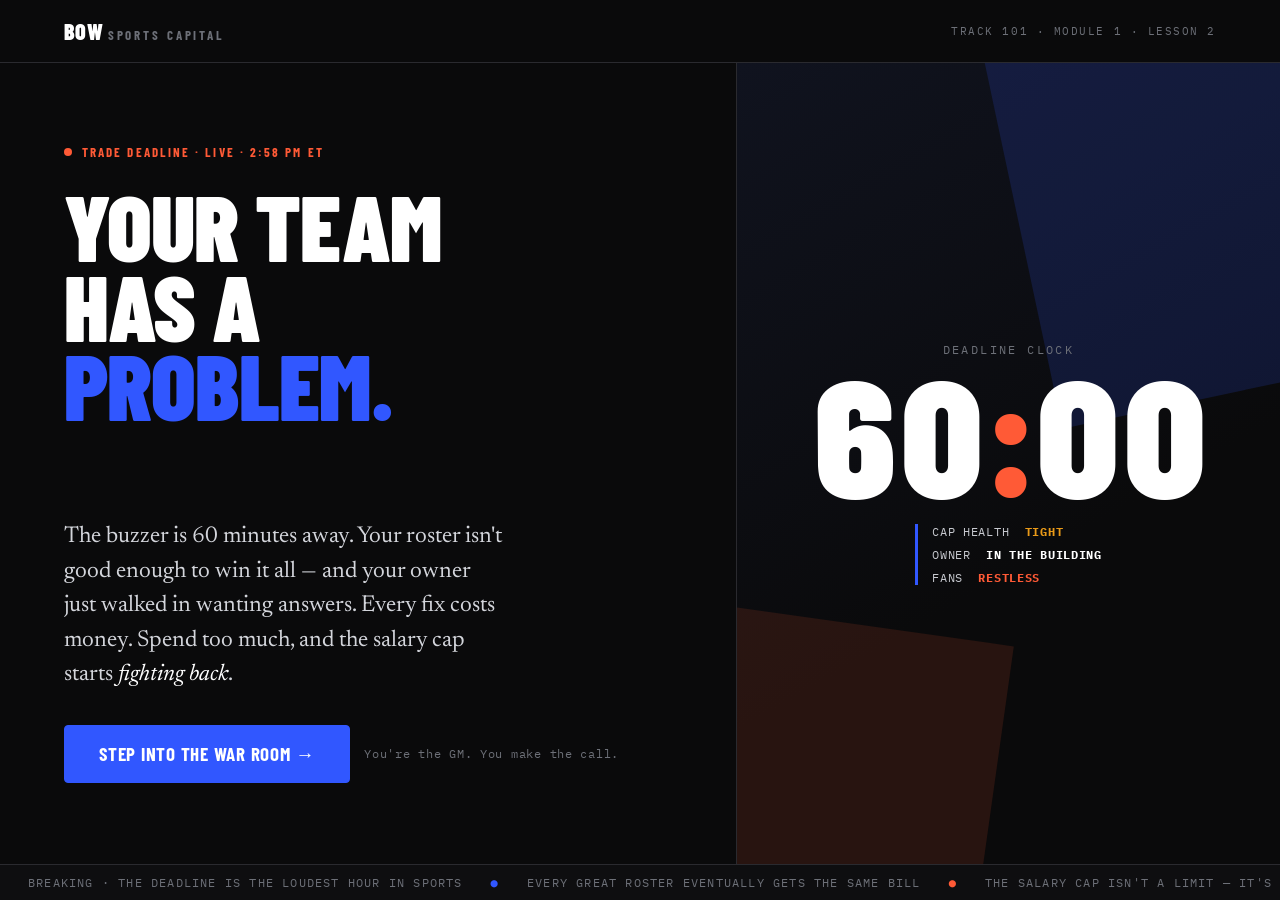
==== commit c559fcbe: "Rebuild Trade Deadline War Room from the BOW design handoff Implements the redesigned "Trade Deadlin" ====
--- a/index.html
+++ b/index.html
@@ -3,26 +3,24 @@
 <head>
     <meta charset="UTF-8">
     <meta name="viewport" content="width=device-width, initial-scale=1.0, viewport-fit=cover">
-    <meta name="theme-color" content="#0b1220">
-    <meta name="description" content="Trade Deadline War Room — a Bow Sports Capital front-office simulation for Track 101, Module 1, Lesson 2.">
-    <title>Trade Deadline War Room · Bow Sports Capital</title>
+    <meta name="theme-color" content="#0a0a0b">
+    <meta name="description" content="Trade Deadline War Room — a BOW Sports Capital front-office simulation for Track 101, Module 1, Lesson 2. Learn the NBA salary cap and luxury tax by running a team at the trade deadline.">
+    <title>Trade Deadline War Room · BOW Sports Capital</title>
 
-    <!-- Fonts (with a system-font fallback if offline) -->
-    <link rel="preconnect" href="https://fonts.googleapis.com">
-    <link rel="preconnect" href="https://fonts.gstatic.com" crossorigin>
-    <link href="https://fonts.googleapis.com/css2?family=Poppins:wght@500;600;700;800&family=Inter:wght@400;500;600;700&display=swap" rel="stylesheet">
-
+    <!-- BOW design-system tokens (fonts, colors, type, spacing, shape) -->
+    <link rel="stylesheet" href="styles/tokens.css">
+    <!-- War Room app styles (animations + responsive grids) -->
     <link rel="stylesheet" href="styles/main.css">
 </head>
 <body>
-    <main id="app" class="app">
+    <main id="app" class="wr-app" role="application" aria-label="Trade Deadline War Room simulation">
         <!-- Screens are rendered here by src/app.js -->
         <noscript>
             <div class="fatal">This simulation needs JavaScript turned on. Please enable JavaScript and refresh.</div>
         </noscript>
     </main>
 
-    <!-- Game logic (pure) → content data → UI controller. No build step, no network calls. -->
+    <!-- Pure game logic → content data → UI controller. No build step, no network calls. -->
     <script src="src/simulation.js"></script>
     <script src="src/data.js"></script>
     <script src="src/app.js"></script>
--- a/styles/tokens.css
+++ b/styles/tokens.css
@@ -0,0 +1,108 @@
+/* ============================================================
+ * BOW Sports Capital — Design tokens (ported from the bound
+ * "bow-sports-capital-design-system" handoff bundle).
+ *
+ * Foundation: black or cream, white surface/type, ONE dominant
+ * accent (Franchise Blue), at most ONE additional signal color.
+ * Four type voices: Display / Editorial / Interface / Data.
+ *
+ * Webfonts load from Google Fonts with a system fallback so the
+ * simulation still works offline / from file://.
+ * ============================================================ */
+@import url("https://fonts.googleapis.com/css2?family=Barlow+Condensed:wght@400;500;600;700;800;900&family=Newsreader:ital,opsz,wght@0,6..72,400;0,6..72,500;0,6..72,600;0,6..72,700;1,6..72,400;1,6..72,500&family=Inter:wght@400;500;600;700&family=IBM+Plex+Mono:wght@400;500;600;700&display=swap");
+
+:root {
+  /* ---- Brand (raw) ---- */
+  --bow-ink: #0a0a0b;          /* Mastheads, dark pages, primary type */
+  --bow-paper: #f3f0e8;        /* Editorial backgrounds */
+  --bow-white: #ffffff;        /* High-contrast surfaces */
+  --bow-blue: #3157ff;         /* Franchise Blue — main accent, links, active */
+  --bow-orange: #ff5a36;       /* Signal Orange — decisions, editorial emphasis */
+
+  /* ---- Neutral (raw) ---- */
+  --bow-slate: #6d7078;        /* Metadata, secondary text */
+  --bow-border: #d8d5ce;       /* Borders, section dividers (on paper/white) */
+  --bow-dark-surface: #151518; /* Charcoal panels in front-office mode */
+  --bow-dark-border: #2a2a2f;  /* Hairline rules on dark */
+
+  /* ---- Functional / semantic (raw) ---- */
+  --bow-positive: #158a55;     /* Positive result */
+  --bow-warning:  #e99a18;     /* Warning / tradeoff */
+  --bow-negative: #d63b3b;     /* Negative consequence */
+  --bow-info:     #3157ff;     /* Information (== Franchise Blue) */
+  --bow-inactive: #8b8d93;     /* Locked / disabled */
+
+  /* ---- Tints used for soft fills (derived) ---- */
+  --bow-blue-tint:     #e7ecff;
+  --bow-orange-tint:   #ffe6e0;
+  --bow-positive-tint: #e1f3ea;
+  --bow-warning-tint:  #fbf0db;
+  --bow-negative-tint: #fbe5e5;
+
+  /* ---- Semantic aliases (editorial / light surface defaults) ---- */
+  --surface-page:     var(--bow-paper);
+  --surface-raised:   var(--bow-white);
+  --surface-inverse:  var(--bow-ink);
+  --text-primary:     var(--bow-ink);
+  --text-secondary:   var(--bow-slate);
+  --text-inverse:     var(--bow-white);
+  --text-link:        var(--bow-blue);
+  --accent:           var(--bow-blue);
+  --accent-emphasis:  var(--bow-orange);
+  --border-rule:      var(--bow-border);
+  --border-strong:    var(--bow-ink);
+  --state-positive:   var(--bow-positive);
+  --state-warning:    var(--bow-warning);
+  --state-negative:   var(--bow-negative);
+  --state-info:       var(--bow-info);
+  --state-inactive:   var(--bow-inactive);
+
+  /* ---- Type families ---- */
+  --font-display:   "Barlow Condensed", "Arial Narrow", sans-serif;
+  --font-editorial: "Newsreader", Georgia, "Times New Roman", serif;
+  --font-interface: "Inter", system-ui, -apple-system, sans-serif;
+  --font-data:      "IBM Plex Mono", "SFMono-Regular", ui-monospace, monospace;
+
+  /* ---- Spacing (8px base) ---- */
+  --space-1: 4px;  --space-2: 8px;  --space-3: 12px; --space-4: 16px;
+  --space-6: 24px; --space-8: 32px; --space-12: 48px; --space-16: 64px; --space-24: 96px;
+  --content-max: 1240px;
+  --reading-max: 720px;
+
+  /* ---- Radius ---- */
+  --radius-control: 4px;
+  --radius-card:    6px;
+  --radius-pill:    999px;
+  --radius-none:    0px;
+
+  /* ---- Elevation ---- */
+  --shadow-none: none;
+  --shadow-card: 0 1px 2px rgba(10, 10, 11, 0.06), 0 2px 8px rgba(10, 10, 11, 0.04);
+  --shadow-pop:  0 8px 28px rgba(10, 10, 11, 0.14);
+
+  /* ---- Motion ---- */
+  --dur-button: 120ms;
+  --dur-hover:  180ms;
+  --dur-card:   240ms;
+  --dur-reveal: 480ms;
+  --dur-result: 850ms;
+  --ease-out:   cubic-bezier(0.2, 0.7, 0.2, 1);
+  --ease-in-out:cubic-bezier(0.5, 0, 0.2, 1);
+}
+
+/* Front-office (dark) mode — applied to any subtree. */
+.bow-front-office {
+  --surface-page:    var(--bow-ink);
+  --surface-raised:  var(--bow-dark-surface);
+  --surface-inverse: var(--bow-paper);
+  --text-primary:    var(--bow-white);
+  --text-secondary:  #9a9da6;
+  --text-inverse:    var(--bow-ink);
+  --text-link:       #6f8bff;
+  --accent:          var(--bow-blue);
+  --accent-emphasis: var(--bow-orange);
+  --border-rule:     var(--bow-dark-border);
+  --border-strong:   #3a3a42;
+  background: var(--surface-page);
+  color: var(--text-primary);
+}
--- a/styles/main.css
+++ b/styles/main.css
@@ -1,490 +1,103 @@
-/* =====================================================================
-   Bow Sports Capital — Track 101 · Module 1 · Lesson 2
-   "Trade Deadline War Room" — premium, kid-friendly stylesheet
-   ===================================================================== */
+/* ============================================================
+ * Trade Deadline War Room — app stylesheet.
+ * BOW Sports Capital · Track 101 · Module 1 · Lesson 2.
+ *
+ * Tokens live in styles/tokens.css. This file holds the
+ * War Room ("wr") helper classes: grain textures, the entrance /
+ * reveal animations, focus rings, and the responsive rules that
+ * collapse the editorial grids on tablet and phone.
+ * ============================================================ */
 
-:root {
-  --bg-0: #0b1220;
-  --bg-1: #111c30;
-  --panel: #16233b;
-  --panel-2: #1b2c49;
-  --line: rgba(255, 255, 255, 0.10);
-  --line-strong: rgba(255, 255, 255, 0.18);
+* { box-sizing: border-box; }
+html, body { margin: 0; padding: 0; }
+body { background: var(--bow-ink); }
 
-  --text: #f3f7ff;
-  --text-soft: #c2cfe4;
-  --text-dim: #8da0bf;
-
-  --brand: #ffb020;
-  --brand-2: #ff7a18;
-  --blue: #3b82f6;
-  --blue-2: #2563eb;
-  --green: #22c55e;
-  --red: #ef4444;
-  --purple: #a855f7;
-
-  --good: #22c55e;
-  --bad: #f87171;
-  --warn: #fbbf24;
-
-  --radius: 18px;
-  --radius-sm: 12px;
-  --shadow: 0 18px 40px rgba(0, 0, 0, 0.40);
-  --shadow-sm: 0 8px 20px rgba(0, 0, 0, 0.28);
-
-  --font: 'Inter', system-ui, -apple-system, 'Segoe UI', Roboto, Arial, sans-serif;
-  --font-head: 'Poppins', system-ui, -apple-system, 'Segoe UI', Roboto, Arial, sans-serif;
+.fatal {
+  min-height: 100vh;
+  display: flex;
+  align-items: center;
+  justify-content: center;
+  padding: 40px;
+  text-align: center;
+  font-family: var(--font-interface), system-ui, sans-serif;
+  font-size: 18px;
+  color: #fff;
+  background: #0b1220;
 }
 
-* { box-sizing: border-box; }
+.wr-app { font-family: var(--font-interface); -webkit-font-smoothing: antialiased; }
+.wr-app button { font-family: inherit; }
 
-html, body {
-  margin: 0;
-  padding: 0;
-  min-height: 100%;
+/* ---- Grain textures ---- */
+.wr-grain {
+  background-image: radial-gradient(rgba(255,255,255,0.05) 1px, transparent 1px);
+  background-size: 4px 4px;
+}
+.wr-grain-dark {
+  background-image: radial-gradient(rgba(10,10,11,0.06) 1px, transparent 1px);
+  background-size: 4px 4px;
 }
 
-body {
-  font-family: var(--font);
-  color: var(--text);
-  background:
-    radial-gradient(1100px 600px at 12% -10%, #1c2e4f 0%, transparent 55%),
-    radial-gradient(900px 600px at 110% 0%, #20243f 0%, transparent 50%),
-    linear-gradient(160deg, var(--bg-1) 0%, var(--bg-0) 100%);
-  background-attachment: fixed;
-  -webkit-font-smoothing: antialiased;
-  line-height: 1.5;
+/* ---- Animations ---- */
+@keyframes wrFadeUp { from { opacity: 0; transform: translateY(14px); } to { opacity: 1; transform: translateY(0); } }
+@keyframes wrFadeIn { from { opacity: 0; } to { opacity: 1; } }
+@keyframes wrBarGrow { from { transform: scaleX(0); } to { transform: scaleX(1); } }
+@keyframes wrSpin { to { transform: rotate(360deg); } }
+@keyframes wrTicker { from { transform: translateX(0); } to { transform: translateX(-50%); } }
+@keyframes wrPulse { 0%,100% { opacity: 1; } 50% { opacity: 0.35; } }
+
+.wr-rise   { animation: wrFadeUp var(--dur-reveal,480ms) var(--ease-out,cubic-bezier(0.2,0.7,0.2,1)) both; }
+.wr-rise-2 { animation: wrFadeUp 560ms var(--ease-out,cubic-bezier(0.2,0.7,0.2,1)) 90ms both; }
+.wr-rise-3 { animation: wrFadeUp 600ms var(--ease-out,cubic-bezier(0.2,0.7,0.2,1)) 180ms both; }
+.wr-spin   { animation: wrSpin 0.9s linear infinite; }
+.wr-pulse  { animation: wrPulse 1.4s ease-in-out infinite; }
+.wr-pulse-fast { animation: wrPulse 1.2s ease-in-out infinite; }
+.wr-tickline   { display: inline-block; animation: wrTicker 26s linear infinite; }
+.wr-tickline-fast { display: inline-block; animation: wrTicker 18s linear infinite; }
+.wr-bar { animation: wrBarGrow var(--dur-result,850ms) cubic-bezier(0.2,0.7,0.2,1) both; transform-origin: left; }
+
+/* ---- Interaction states ---- */
+.wr-link:hover { color: var(--bow-blue) !important; }
+.wr-cta { transition: filter var(--dur-hover,180ms) var(--ease-out), transform var(--dur-button,120ms) var(--ease-out); }
+.wr-cta:hover { filter: brightness(0.92); }
+.wr-cta:active { transform: translateY(1px); }
+.wr-cta:focus-visible { outline: 3px solid var(--bow-blue); outline-offset: 2px; }
+.wr-cta[disabled] { cursor: not-allowed; }
+.wr-cta[disabled]:hover { filter: none; }
+.wr-cta[disabled]:active { transform: none; }
+.wr-pick:focus-visible, .wr-opt:focus-visible { outline: 3px solid var(--bow-blue); outline-offset: 2px; }
+.wr-dim { transition: opacity var(--dur-card,240ms) var(--ease-out); }
+.wr-dim:hover { opacity: 0.82; }
+
+/* ---- Responsive grids ----
+ * The desktop layout uses fixed repeat() grids. These classes let the
+ * scoreboard, option grids, and editorial splits reflow on smaller screens
+ * so there is never horizontal scroll on a phone. */
+.wr-grid-4 { display: grid; grid-template-columns: repeat(4, 1fr); }
+.wr-grid-3 { display: grid; grid-template-columns: repeat(3, 1fr); }
+.wr-grid-2 { display: grid; grid-template-columns: repeat(2, 1fr); }
+.wr-split   { display: grid; grid-template-columns: 1.15fr 0.85fr; }
+.wr-split-intel { display: grid; grid-template-columns: 0.9fr 1.5fr; }
+.wr-split-report { display: grid; grid-template-columns: 1.55fr 1fr; }
+.wr-split-even { display: grid; grid-template-columns: 1fr 1fr; }
+.wr-split-pressure { display: grid; grid-template-columns: 1.4fr 1fr; }
+.wr-split-econ { display: grid; grid-template-columns: 0.34fr 0.66fr; }
+
+@media (max-width: 960px) {
+  .wr-split, .wr-split-intel, .wr-split-report, .wr-split-even,
+  .wr-split-pressure, .wr-split-econ { grid-template-columns: 1fr; }
+  .wr-grid-4 { grid-template-columns: repeat(2, 1fr); }
 }
 
-/* ---- App shell + screen transitions ---- */
-.app {
-  max-width: 1040px;
-  margin: 0 auto;
-  padding: clamp(16px, 4vw, 36px);
-  transition: opacity 0.22s ease, transform 0.22s ease;
-}
-.app.is-leaving { opacity: 0; transform: translateY(-10px); }
-.app.is-entering { opacity: 0; transform: translateY(14px); animation: screenIn 0.26s ease forwards; }
-@keyframes screenIn { to { opacity: 1; transform: translateY(0); } }
-
-.screen { animation: fadeUp 0.3s ease both; }
-@keyframes fadeUp { from { opacity: 0; transform: translateY(10px); } to { opacity: 1; transform: translateY(0); } }
-
-.fatal {
-  margin: 14vh auto;
-  max-width: 460px;
-  background: var(--panel);
-  border: 1px solid var(--line);
-  border-radius: var(--radius);
-  padding: 28px;
-  text-align: center;
-  font-weight: 600;
+@media (max-width: 720px) {
+  .wr-grid-4, .wr-grid-3, .wr-grid-2 { grid-template-columns: 1fr; }
+  .wr-hero-clock { display: none !important; }
 }
 
-/* ---- Buttons ---- */
-.btn {
-  font-family: var(--font-head);
-  font-weight: 700;
-  font-size: 1rem;
-  border: none;
-  border-radius: 14px;
-  padding: 14px 22px;
-  cursor: pointer;
-  color: #fff;
-  transition: transform 0.12s ease, box-shadow 0.15s ease, filter 0.15s ease, background 0.15s ease;
-  -webkit-tap-highlight-color: transparent;
+/* ---- Reduced motion ---- */
+@media (prefers-reduced-motion: reduce) {
+  .wr-rise, .wr-rise-2, .wr-rise-3, .wr-tickline, .wr-tickline-fast,
+  .wr-spin, .wr-pulse, .wr-pulse-fast, .wr-bar { animation: none !important; }
+  .wr-app * { transition: none !important; }
+  .wr-bar { transform: none !important; }
 }
-.btn:active { transform: translateY(1px) scale(0.99); }
-.btn:focus-visible { outline: 3px solid var(--brand); outline-offset: 2px; }
-
-.btn-xl { font-size: 1.15rem; padding: 18px 28px; width: 100%; }
-@media (min-width: 620px) { .btn-xl { width: auto; min-width: 280px; } }
-
-.btn-primary {
-  background: linear-gradient(135deg, var(--brand) 0%, var(--brand-2) 100%);
-  color: #2a1700;
-  box-shadow: 0 10px 24px rgba(255, 138, 24, 0.35);
-}
-.btn-primary:hover { filter: brightness(1.06); box-shadow: 0 14px 30px rgba(255, 138, 24, 0.45); }
-.btn-primary:disabled {
-  background: #33405a; color: var(--text-dim);
-  box-shadow: none; cursor: not-allowed; filter: none;
-}
-.btn-secondary {
-  background: linear-gradient(135deg, var(--blue) 0%, var(--blue-2) 100%);
-  box-shadow: 0 10px 24px rgba(37, 99, 235, 0.30);
-}
-.btn-secondary:hover { filter: brightness(1.08); }
-.btn-ghost {
-  background: transparent; color: var(--text-soft);
-  border: 1.5px solid var(--line-strong); font-weight: 600;
-}
-.btn-ghost:hover { background: rgba(255, 255, 255, 0.06); color: var(--text); }
-.btn-back { padding: 10px 16px; margin-bottom: 8px; }
-
-/* ---- Briefing ---- */
-.brand-row {
-  display: flex; align-items: center; gap: 10px; flex-wrap: wrap;
-  margin-bottom: 22px; color: var(--text-soft); font-weight: 600;
-}
-.brand-dot {
-  width: 14px; height: 14px; border-radius: 50%;
-  background: linear-gradient(135deg, var(--brand), var(--brand-2));
-  box-shadow: 0 0 0 4px rgba(255, 176, 32, 0.18);
-}
-.brand-text { font-family: var(--font-head); font-weight: 800; letter-spacing: 0.2px; }
-.brand-track {
-  margin-left: auto; font-size: 0.8rem; color: var(--text-dim);
-  background: rgba(255, 255, 255, 0.05); border: 1px solid var(--line);
-  padding: 5px 12px; border-radius: 999px;
-}
-
-.mission-card {
-  background: linear-gradient(180deg, var(--panel) 0%, var(--panel-2) 100%);
-  border: 1px solid var(--line-strong);
-  border-radius: 24px;
-  padding: clamp(22px, 4vw, 40px);
-  box-shadow: var(--shadow);
-  position: relative;
-  overflow: hidden;
-}
-.mission-card::before {
-  content: ""; position: absolute; inset: 0;
-  background: radial-gradient(600px 200px at 90% -20%, rgba(255, 176, 32, 0.15), transparent 60%);
-  pointer-events: none;
-}
-.mission-kicker {
-  display: inline-block; font-family: var(--font-head); font-weight: 700;
-  font-size: 0.82rem; letter-spacing: 1.5px; text-transform: uppercase;
-  color: #2a1700; background: linear-gradient(135deg, var(--brand), var(--brand-2));
-  padding: 6px 14px; border-radius: 999px; margin-bottom: 14px;
-}
-.mission-title {
-  font-family: var(--font-head); font-weight: 800;
-  font-size: clamp(2rem, 6vw, 3.1rem); line-height: 1.04; margin: 0 0 14px;
-}
-.mission-lead { font-size: clamp(1rem, 2.4vw, 1.18rem); color: var(--text-soft); max-width: 60ch; }
-.mission-lead strong { color: var(--text); }
-
-.how-steps { display: grid; gap: 12px; margin: 22px 0; }
-.how-step {
-  display: flex; align-items: center; gap: 14px;
-  background: rgba(255, 255, 255, 0.04); border: 1px solid var(--line);
-  border-radius: var(--radius-sm); padding: 14px 16px; font-weight: 500; color: var(--text-soft);
-}
-.how-num {
-  flex: 0 0 auto; width: 34px; height: 34px; border-radius: 50%;
-  display: grid; place-items: center; font-family: var(--font-head); font-weight: 800;
-  background: linear-gradient(135deg, var(--blue), var(--blue-2)); color: #fff;
-}
-
-.metric-legend { display: grid; grid-template-columns: repeat(2, 1fr); gap: 10px; margin: 8px 0 24px; }
-@media (min-width: 620px) { .metric-legend { grid-template-columns: repeat(4, 1fr); } }
-.legend-chip {
-  background: rgba(255, 255, 255, 0.04); border: 1px solid var(--line);
-  border-radius: var(--radius-sm); padding: 12px; text-align: center;
-}
-.legend-icon { font-size: 1.5rem; display: block; }
-.legend-name { display: block; font-family: var(--font-head); font-weight: 700; margin-top: 2px; }
-.legend-help { display: block; font-size: 0.78rem; color: var(--text-dim); }
-
-.footnote { color: var(--text-dim); font-size: 0.9rem; text-align: center; margin-top: 18px; }
-
-/* ---- Setup ---- */
-.screen-title { font-family: var(--font-head); font-weight: 800; font-size: clamp(1.6rem, 4vw, 2.2rem); margin: 6px 0 4px; }
-.screen-sub { color: var(--text-soft); margin: 0 0 18px; }
-
-.name-row { margin-bottom: 18px; }
-.name-row label { display: block; font-weight: 600; margin-bottom: 6px; }
-.optional { color: var(--text-dim); font-weight: 500; font-size: 0.85rem; }
-.text-input {
-  width: 100%; max-width: 420px; font-family: var(--font); font-size: 1.05rem;
-  color: var(--text); background: rgba(255, 255, 255, 0.06);
-  border: 1.5px solid var(--line-strong); border-radius: 12px; padding: 13px 15px;
-}
-.text-input:focus { outline: none; border-color: var(--brand); background: rgba(255, 255, 255, 0.09); }
-
-.team-grid { display: grid; gap: 16px; grid-template-columns: 1fr; }
-@media (min-width: 720px) { .team-grid { grid-template-columns: repeat(3, 1fr); } }
-
-.team-card {
-  text-align: left; cursor: pointer; color: var(--text);
-  background: linear-gradient(180deg, var(--panel) 0%, var(--panel-2) 100%);
-  border: 2px solid var(--line); border-radius: var(--radius);
-  padding: 18px; transition: transform 0.14s ease, border-color 0.14s ease, box-shadow 0.14s ease;
-  position: relative; overflow: hidden;
-}
-.team-card::before {
-  content: ""; position: absolute; top: 0; left: 0; right: 0; height: 5px;
-  background: linear-gradient(90deg, var(--team-primary, var(--blue)), var(--team-secondary, var(--brand)));
-}
-.team-card:hover { transform: translateY(-3px); box-shadow: var(--shadow-sm); }
-.team-card.selected { border-color: var(--brand); box-shadow: 0 0 0 3px rgba(255, 176, 32, 0.30); }
-.team-card:focus-visible { outline: 3px solid var(--brand); outline-offset: 2px; }
-.team-emoji { font-size: 2rem; }
-.team-abbr {
-  display: inline-block; font-family: var(--font-head); font-weight: 800; font-size: 0.8rem;
-  letter-spacing: 1px; background: var(--team-primary, #33405a); color: #fff;
-  padding: 3px 10px; border-radius: 6px; margin: 6px 0;
-}
-.team-name { font-family: var(--font-head); font-weight: 700; font-size: 1.12rem; line-height: 1.2; word-break: break-word; }
-.team-tagline { color: var(--brand); font-weight: 600; font-size: 0.9rem; margin-top: 2px; }
-.team-blurb { color: var(--text-soft); font-size: 0.9rem; margin: 10px 0; }
-.team-meter-preview { display: grid; gap: 7px; margin: 12px 0; }
-.mini-meter { display: flex; align-items: center; gap: 8px; font-size: 0.95rem; }
-.mini-track { flex: 1; height: 8px; background: rgba(255, 255, 255, 0.10); border-radius: 999px; overflow: hidden; }
-.mini-fill { height: 100%; border-radius: 999px; background: linear-gradient(90deg, var(--blue), var(--brand)); }
-.team-pick {
-  display: block; text-align: center; margin-top: 6px; font-weight: 700; font-family: var(--font-head);
-  color: var(--text-soft); border-top: 1px dashed var(--line); padding-top: 10px;
-}
-.team-card.selected .team-pick { color: var(--brand); }
-
-.setup-actions { margin-top: 22px; text-align: center; }
-.setup-hint { color: var(--text-dim); margin-top: 10px; }
-
-/* ---- War Room ---- */
-.wr-head { display: flex; align-items: center; justify-content: space-between; gap: 12px; margin-bottom: 14px; flex-wrap: wrap; }
-.wr-team { display: flex; align-items: center; gap: 10px; font-family: var(--font-head); font-weight: 700; }
-.wr-emoji {
-  width: 40px; height: 40px; border-radius: 10px; display: grid; place-items: center; font-size: 1.3rem;
-  background: var(--team-primary, var(--panel-2)); box-shadow: var(--shadow-sm);
-}
-.wr-team-name { font-size: 1.1rem; word-break: break-word; }
-.wr-phase {
-  font-family: var(--font-head); font-weight: 700; font-size: 0.82rem; letter-spacing: 1px; text-transform: uppercase;
-  color: var(--text-soft); background: rgba(255, 255, 255, 0.05); border: 1px solid var(--line);
-  padding: 7px 14px; border-radius: 999px;
-}
-
-.pressure-banner {
-  display: flex; align-items: center; gap: 12px;
-  background: linear-gradient(135deg, rgba(168, 85, 247, 0.18), rgba(59, 130, 246, 0.14));
-  border: 1px solid rgba(168, 85, 247, 0.45); border-radius: var(--radius-sm);
-  padding: 12px 16px; margin-bottom: 16px;
-}
-.pb-icon { font-size: 1.5rem; }
-.pb-text { font-size: 0.96rem; color: var(--text-soft); }
-.pb-text strong { color: var(--text); }
-
-.dashboard {
-  background: linear-gradient(180deg, var(--panel) 0%, var(--panel-2) 100%);
-  border: 1px solid var(--line-strong); border-radius: var(--radius);
-  padding: 18px; display: grid; gap: 16px; box-shadow: var(--shadow-sm);
-}
-@media (min-width: 720px) { .dashboard { grid-template-columns: 1fr 1fr; gap: 18px 28px; } }
-
-.meter-row { min-width: 0; }
-.meter-top { display: flex; align-items: baseline; justify-content: space-between; margin-bottom: 6px; }
-.meter-label { font-family: var(--font-head); font-weight: 700; display: flex; align-items: center; gap: 8px; }
-.meter-icon { font-size: 1.15rem; }
-.meter-right { display: flex; align-items: baseline; gap: 8px; }
-.meter-value { font-family: var(--font-head); font-weight: 800; font-size: 1.3rem; min-width: 2ch; text-align: right; }
-.meter-delta { font-weight: 800; font-size: 0.95rem; }
-.meter-delta.up { color: var(--good); }
-.meter-delta.down { color: var(--bad); }
-
-.meter-track {
-  position: relative; height: 16px; background: rgba(255, 255, 255, 0.09);
-  border-radius: 999px; overflow: hidden;
-}
-.meter-fill {
-  height: 100%; border-radius: 999px;
-  background: linear-gradient(90deg, var(--blue), var(--green));
-  transition: width 0.5s cubic-bezier(0.22, 1, 0.36, 1), background 0.3s ease;
-}
-.meter-fill.in-tax { background: linear-gradient(90deg, var(--red), #f97316); }
-.tax-line {
-  position: absolute; top: -3px; bottom: -3px; width: 3px; transform: translateX(-50%);
-  background: repeating-linear-gradient(180deg, #fff 0 5px, transparent 5px 9px);
-  opacity: 0.85;
-}
-.meter-help { font-size: 0.8rem; color: var(--text-dim); margin-top: 6px; }
-
-.impact-line {
-  margin: 16px 0 6px; padding: 13px 16px; border-radius: var(--radius-sm);
-  background: rgba(255, 255, 255, 0.04); border: 1px solid var(--line); min-height: 48px;
-  display: flex; align-items: center; font-size: 0.96rem;
-}
-.impact-empty { color: var(--text-dim); }
-.impact-pick strong { color: var(--brand); }
-
-.board-title { font-family: var(--font-head); font-weight: 800; font-size: 1.4rem; margin: 22px 0 2px; }
-.board-help { color: var(--text-soft); margin: 0 0 14px; }
-
-.trade-board { display: grid; gap: 14px; grid-template-columns: 1fr; }
-@media (min-width: 720px) { .trade-board { grid-template-columns: 1fr 1fr; } }
-
-.trade-card {
-  text-align: left; cursor: pointer; color: var(--text);
-  background: linear-gradient(180deg, var(--panel) 0%, var(--panel-2) 100%);
-  border: 2px solid var(--line); border-radius: var(--radius);
-  padding: 16px; transition: transform 0.14s ease, border-color 0.14s ease, box-shadow 0.14s ease;
-  display: flex; flex-direction: column; gap: 10px;
-}
-.trade-card:hover { transform: translateY(-3px); box-shadow: var(--shadow-sm); }
-.trade-card.selected { border-color: var(--brand); box-shadow: 0 0 0 3px rgba(255, 176, 32, 0.28); }
-.trade-card:focus-visible { outline: 3px solid var(--brand); outline-offset: 2px; }
-
-.tc-head { display: flex; align-items: center; gap: 10px; flex-wrap: wrap; }
-.tc-icon { font-size: 1.5rem; }
-.tc-label { font-family: var(--font-head); font-weight: 800; font-size: 1.08rem; }
-.tc-risk {
-  margin-left: auto; font-size: 0.72rem; font-weight: 700; text-transform: uppercase; letter-spacing: 0.5px;
-  padding: 4px 9px; border-radius: 999px;
-}
-.risk-low { background: rgba(34, 197, 94, 0.18); color: #86efac; }
-.risk-medium { background: rgba(251, 191, 36, 0.18); color: #fcd34d; }
-.risk-high { background: rgba(239, 68, 68, 0.18); color: #fca5a5; }
-
-.tc-summary { color: var(--text-soft); font-size: 0.92rem; margin: 0; }
-
-.tc-trade { display: grid; gap: 8px; }
-.tc-give, .tc-get {
-  font-size: 0.9rem; color: var(--text-soft); background: rgba(255, 255, 255, 0.035);
-  border: 1px solid var(--line); border-radius: 10px; padding: 9px 11px; word-break: break-word;
-}
-.tc-tag {
-  display: inline-block; font-size: 0.68rem; font-weight: 800; text-transform: uppercase; letter-spacing: 0.6px;
-  margin-right: 8px; padding: 2px 8px; border-radius: 6px;
-}
-.tc-tag.give { background: rgba(248, 113, 113, 0.18); color: #fca5a5; }
-.tc-tag.get { background: rgba(34, 197, 94, 0.18); color: #86efac; }
-
-.tc-deltas { display: flex; flex-wrap: wrap; gap: 7px; }
-.dchip { font-weight: 800; font-size: 0.82rem; padding: 5px 9px; border-radius: 8px; background: rgba(255, 255, 255, 0.06); }
-.dchip.up { color: #86efac; background: rgba(34, 197, 94, 0.14); }
-.dchip.down { color: #fca5a5; background: rgba(239, 68, 68, 0.14); }
-.dchip.flat { color: var(--text-dim); }
-
-.tc-cost { font-size: 0.82rem; color: var(--text-dim); border-top: 1px dashed var(--line); padding-top: 8px; }
-.tc-choose {
-  text-align: center; font-family: var(--font-head); font-weight: 700; color: var(--text-soft);
-  background: rgba(255, 255, 255, 0.05); border-radius: 10px; padding: 9px;
-}
-.trade-card.selected .tc-choose { color: #2a1700; background: linear-gradient(135deg, var(--brand), var(--brand-2)); }
-
-.wr-actions { margin-top: 22px; display: flex; flex-direction: column; align-items: center; gap: 12px; }
-@media (min-width: 620px) { .wr-actions { flex-direction: row; justify-content: center; } }
-
-/* ---- Pressure Moment ---- */
-.pressure-screen { display: grid; place-items: center; min-height: 60vh; }
-.pressure-card {
-  max-width: 600px; width: 100%; text-align: center;
-  background: linear-gradient(180deg, var(--panel) 0%, var(--panel-2) 100%);
-  border: 1px solid rgba(168, 85, 247, 0.45); border-radius: 24px;
-  padding: clamp(24px, 5vw, 42px); box-shadow: var(--shadow);
-  position: relative; overflow: hidden;
-}
-.pressure-card::before {
-  content: ""; position: absolute; inset: 0;
-  background: radial-gradient(500px 200px at 50% -10%, rgba(168, 85, 247, 0.22), transparent 60%);
-  pointer-events: none;
-}
-.pressure-kicker {
-  display: inline-block; font-family: var(--font-head); font-weight: 700; font-size: 0.78rem;
-  letter-spacing: 1.5px; text-transform: uppercase; color: #fff;
-  background: linear-gradient(135deg, var(--purple), var(--blue)); padding: 6px 14px; border-radius: 999px;
-}
-.pressure-emoji { font-size: 3.4rem; margin: 14px 0 6px; animation: pop 0.5s ease; }
-@keyframes pop { 0% { transform: scale(0.4); opacity: 0; } 70% { transform: scale(1.12); } 100% { transform: scale(1); opacity: 1; } }
-.pressure-title { font-family: var(--font-head); font-weight: 800; font-size: clamp(1.5rem, 4.5vw, 2.1rem); margin: 0 0 10px; }
-.pressure-text { color: var(--text-soft); font-size: 1.08rem; max-width: 48ch; margin: 0 auto 16px; }
-.pressure-priority, .pressure-current {
-  background: rgba(255, 255, 255, 0.05); border: 1px solid var(--line); border-radius: 10px;
-  padding: 10px 14px; margin: 8px auto; max-width: 420px;
-}
-.pressure-priority strong { color: var(--brand); }
-.pressure-actions { display: flex; flex-direction: column; gap: 12px; margin: 22px 0 10px; }
-@media (min-width: 560px) { .pressure-actions { flex-direction: row; justify-content: center; } }
-.pressure-note { color: var(--text-dim); font-size: 0.9rem; margin: 0; }
-
-/* ---- Report ---- */
-.report-hero {
-  text-align: center; border-radius: 24px; padding: clamp(24px, 5vw, 40px);
-  background: linear-gradient(180deg, var(--panel) 0%, var(--panel-2) 100%);
-  border: 1px solid var(--line-strong); box-shadow: var(--shadow); position: relative; overflow: hidden;
-}
-.report-hero.badge-3 { border-color: rgba(255, 176, 32, 0.6); box-shadow: 0 0 0 3px rgba(255, 176, 32, 0.18), var(--shadow); }
-.report-hero::before {
-  content: ""; position: absolute; inset: 0;
-  background: radial-gradient(540px 220px at 50% -20%, rgba(255, 176, 32, 0.16), transparent 60%); pointer-events: none;
-}
-.report-kicker {
-  display: inline-block; font-family: var(--font-head); font-weight: 700; font-size: 0.78rem;
-  letter-spacing: 1.5px; text-transform: uppercase; color: #2a1700;
-  background: linear-gradient(135deg, var(--brand), var(--brand-2)); padding: 6px 14px; border-radius: 999px;
-}
-.badge-icon { font-size: 3.6rem; margin: 12px 0 4px; }
-.badge-label { font-family: var(--font-head); font-weight: 800; font-size: clamp(1.5rem, 5vw, 2.2rem); }
-.badge-stars { font-size: 1.6rem; letter-spacing: 4px; margin: 6px 0; }
-.badge-stars .star { color: rgba(255, 255, 255, 0.20); }
-.badge-stars .star.on { color: var(--brand); text-shadow: 0 0 12px rgba(255, 176, 32, 0.6); }
-.badge-score { color: var(--text-soft); font-size: 1.05rem; }
-.badge-score strong { color: var(--text); font-size: 1.25rem; }
-
-.report-body {
-  margin-top: 16px;
-  background: linear-gradient(180deg, var(--panel) 0%, var(--panel-2) 100%);
-  border: 1px solid var(--line); border-radius: var(--radius); padding: clamp(18px, 4vw, 28px);
-}
-.strategy-row { display: grid; gap: 12px; grid-template-columns: 1fr; margin-bottom: 8px; }
-@media (min-width: 560px) { .strategy-row { grid-template-columns: 1fr 1fr; } }
-.strategy-type, .strategy-move {
-  background: rgba(255, 255, 255, 0.04); border: 1px solid var(--line); border-radius: var(--radius-sm);
-  padding: 14px 16px; font-family: var(--font-head); font-weight: 800; font-size: 1.15rem; word-break: break-word;
-}
-.st-kicker { display: block; font-family: var(--font); font-weight: 600; font-size: 0.74rem;
-  text-transform: uppercase; letter-spacing: 1px; color: var(--text-dim); margin-bottom: 3px; }
-
-.report-h3 { font-family: var(--font-head); font-weight: 800; font-size: 1.2rem; margin: 22px 0 12px; }
-.report-meters { display: grid; gap: 14px; }
-@media (min-width: 620px) { .report-meters { grid-template-columns: 1fr 1fr; gap: 14px 26px; } }
-
-.hilo { display: grid; grid-template-columns: 1fr 1fr; gap: 12px; margin: 20px 0; }
-.hilo-item {
-  background: rgba(255, 255, 255, 0.04); border: 1px solid var(--line); border-radius: var(--radius-sm);
-  padding: 12px 14px; font-family: var(--font-head); font-weight: 700;
-}
-.hilo-k { display: block; font-family: var(--font); font-weight: 600; font-size: 0.74rem;
-  text-transform: uppercase; letter-spacing: 1px; color: var(--text-dim); margin-bottom: 3px; }
-.hilo-item.up { border-left: 4px solid var(--good); }
-.hilo-item.down { border-left: 4px solid var(--warn); }
-
-.report-notes { display: grid; gap: 10px; margin: 16px 0; }
-.note { margin: 0; padding: 13px 15px; border-radius: var(--radius-sm); font-size: 0.98rem; color: var(--text-soft);
-  background: rgba(255, 255, 255, 0.04); border: 1px solid var(--line); }
-.note-budget.budget-safe { border-left: 4px solid var(--good); }
-.note-budget.budget-tax { border-left: 4px solid var(--red); }
-.note-budget.budget-tax-worth-it { border-left: 4px solid var(--warn); }
-.note-pressure { border-left: 4px solid var(--purple); }
-
-.memo-block { margin-top: 8px; }
-.memo-prompt { color: var(--text-soft); margin: 0 0 10px; }
-.memo-input {
-  width: 100%; font-family: var(--font); font-size: 1.02rem; color: var(--text);
-  background: rgba(255, 255, 255, 0.06); border: 1.5px solid var(--line-strong);
-  border-radius: 12px; padding: 13px 15px; resize: vertical; min-height: 84px;
-}
-.memo-input:focus { outline: none; border-color: var(--brand); background: rgba(255, 255, 255, 0.09); }
-.memo-row { display: flex; align-items: center; justify-content: space-between; gap: 12px; margin-top: 10px; flex-wrap: wrap; }
-.memo-hint { color: var(--text-dim); font-size: 0.86rem; }
-.memo-saved { margin-top: 10px; color: var(--good); font-weight: 600; }
-
-.report-actions { display: flex; flex-direction: column; gap: 12px; margin-top: 24px; }
-@media (min-width: 620px) { .report-actions { flex-direction: row; justify-content: center; } }
-.report-sign { text-align: center; color: var(--text-dim); font-size: 0.9rem; margin-top: 16px; }
-
-/* ---- Confetti ---- */
-.confetti-layer { position: fixed; inset: 0; pointer-events: none; z-index: 9999; overflow: hidden; }
-.confetti-piece {
-  position: absolute; top: -16px; width: 10px; height: 14px; border-radius: 2px; opacity: 0.95;
-  animation: confettiFall linear forwards;
-}
-@keyframes confettiFall {
-  to { transform: translateY(110vh) rotate(540deg); opacity: 0.9; }
-}
-
-@media (prefers-reduced-motion: reduce) {
-  *, *::before, *::after { animation-duration: 0.001ms !important; transition-duration: 0.001ms !important; }
-}
